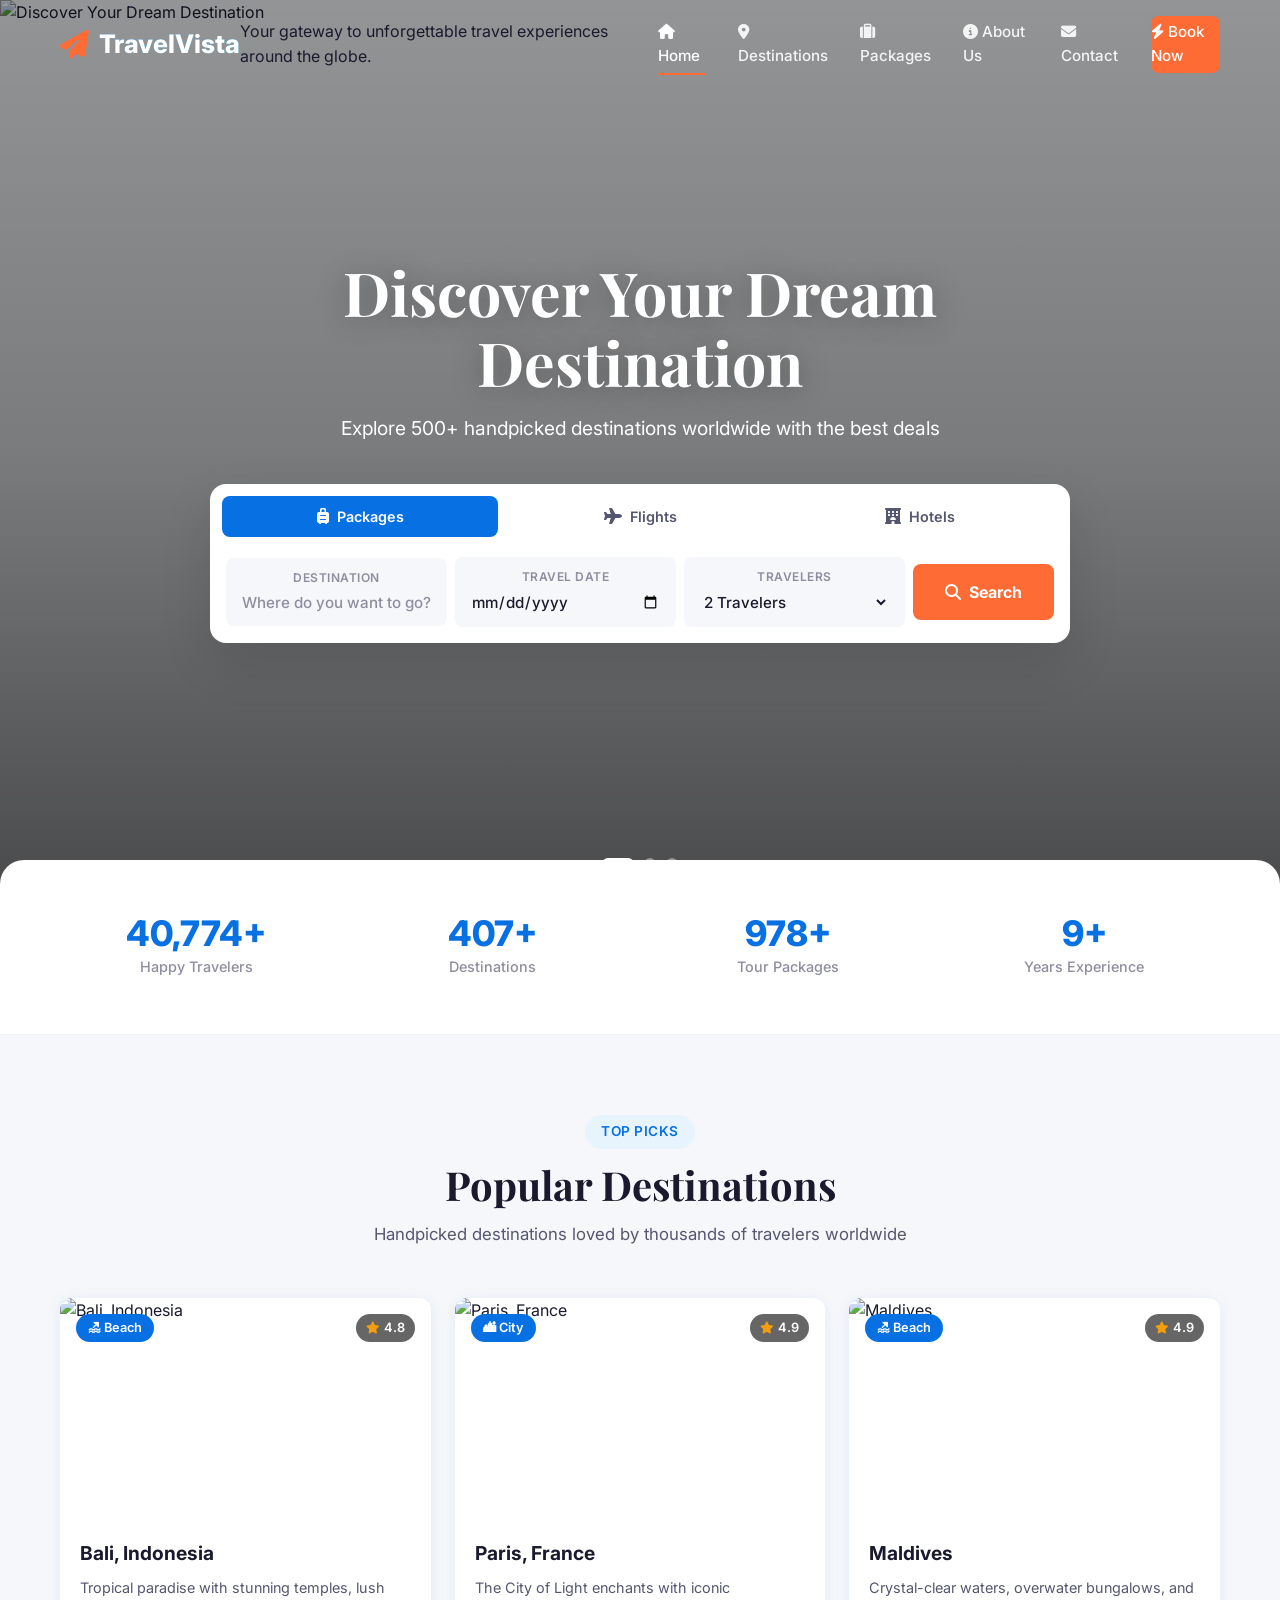
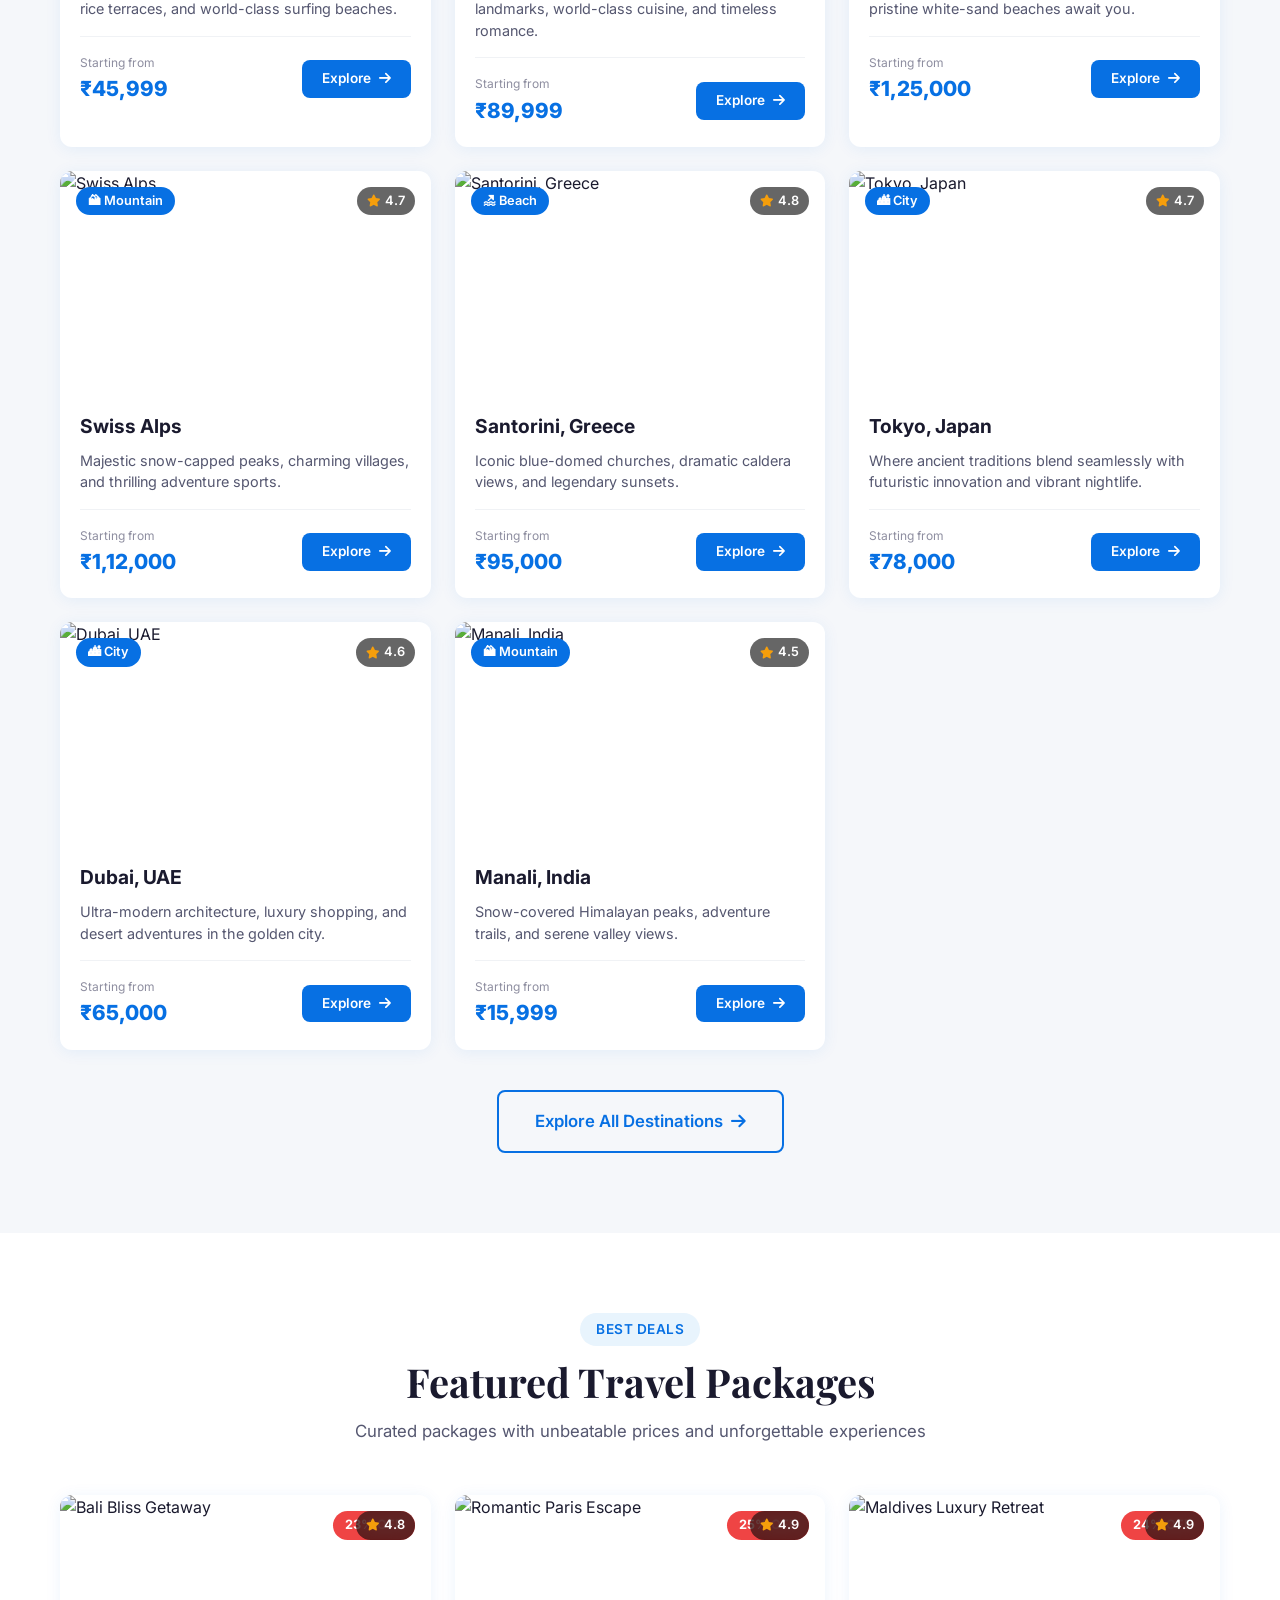
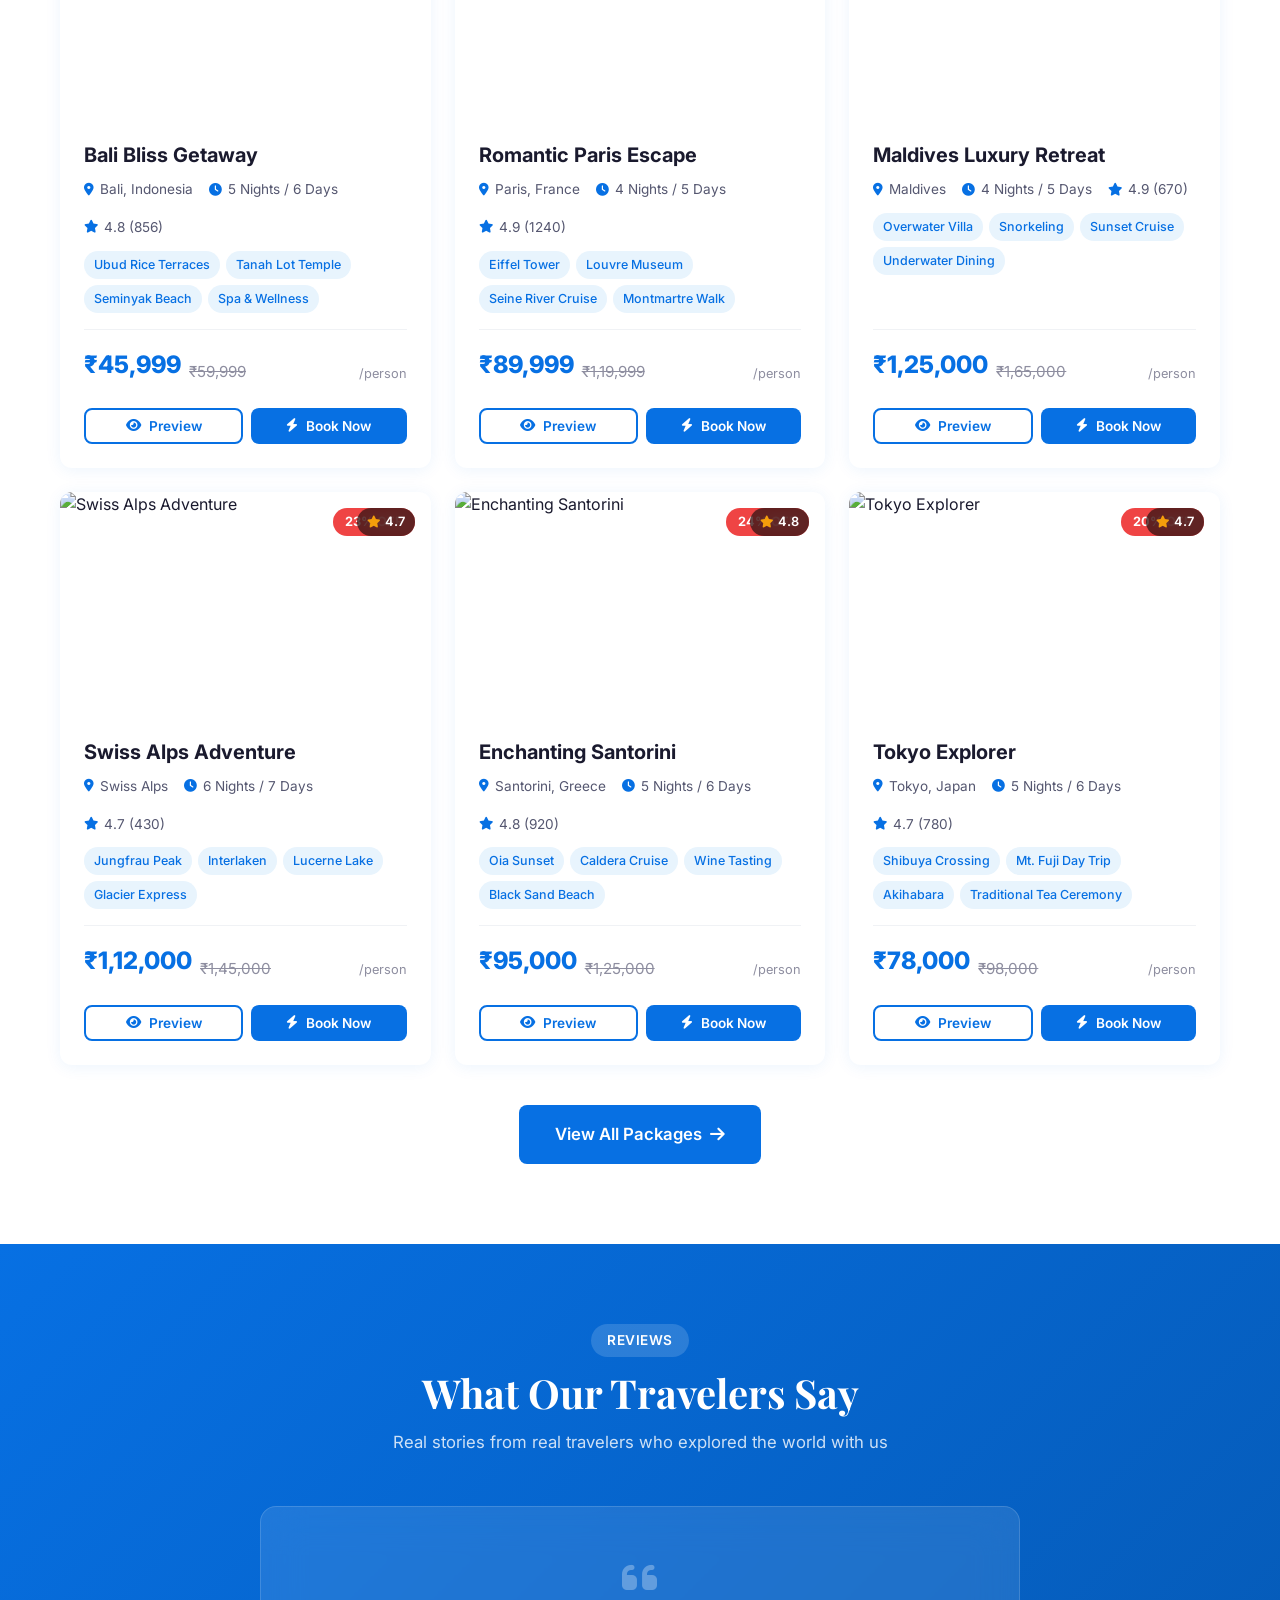
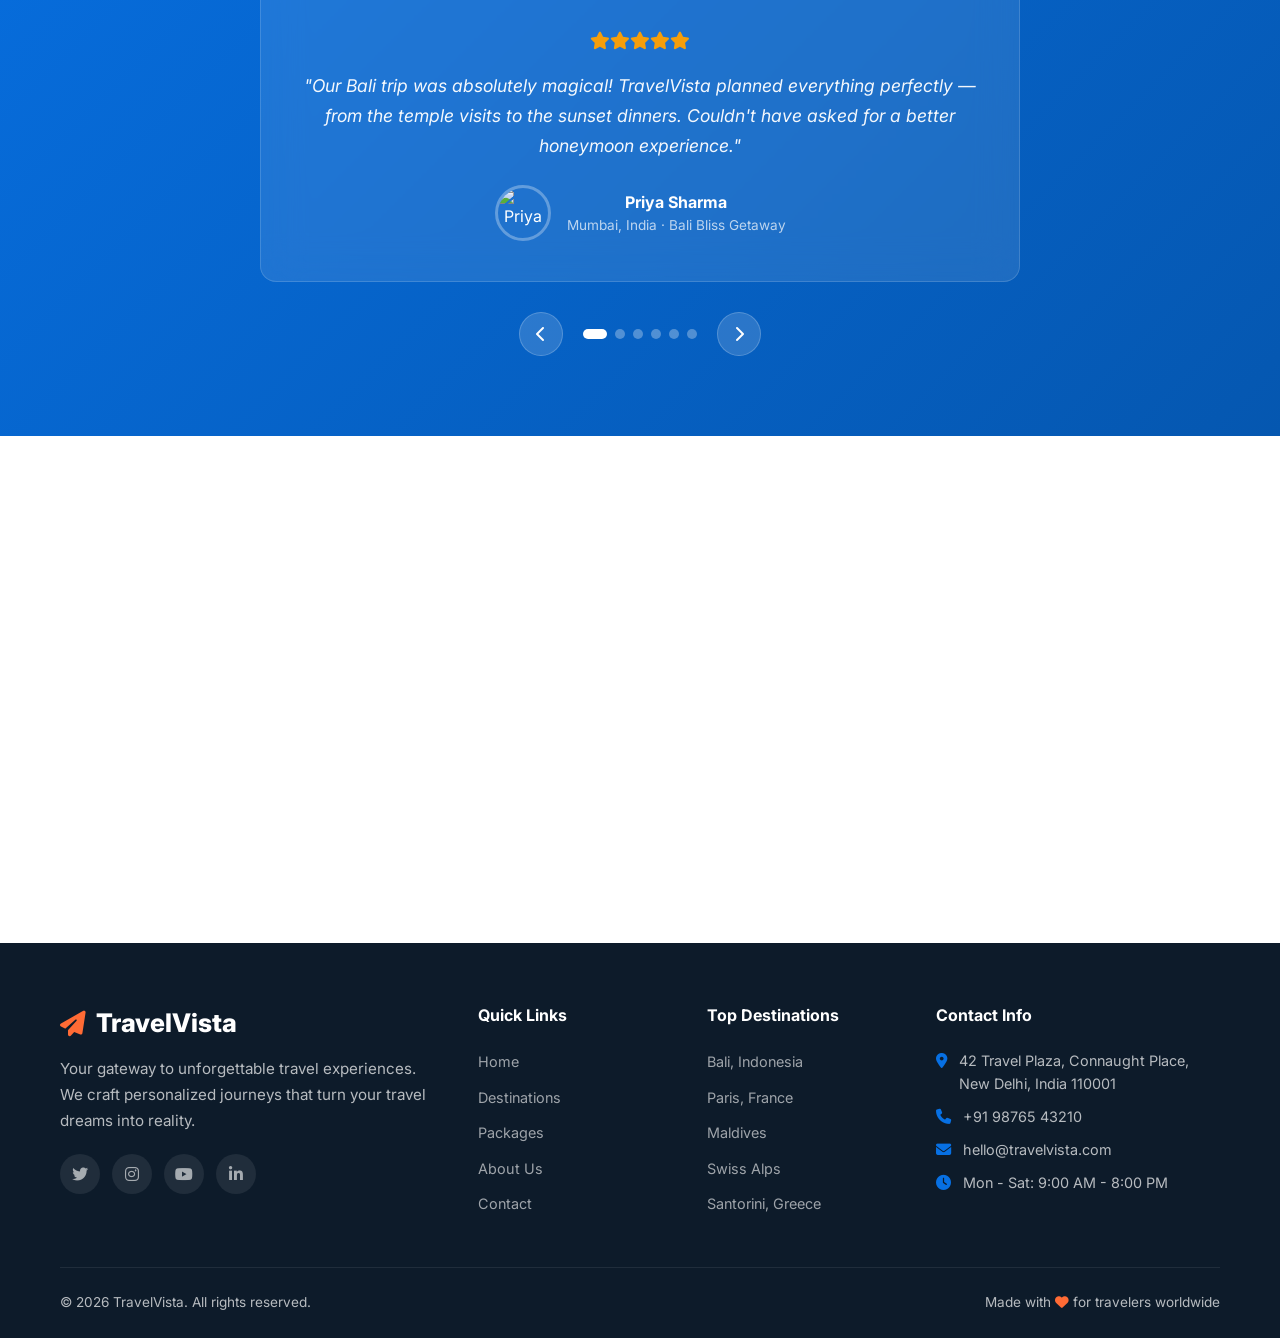
==== index.html @ d42c14e2 "Add files via upload" ====
<!DOCTYPE html>
<html lang="en">
<head>
  <meta charset="UTF-8">
  <meta name="viewport" content="width=device-width, initial-scale=1.0">
  <meta name="description" content="TravelVista - Discover your dream destination with premium travel packages, flights, and hotel bookings worldwide.">
  <title>TravelVista — Explore the World in Style</title>
  <!-- Font Awesome -->
  <link rel="stylesheet" href="https://cdnjs.cloudflare.com/ajax/libs/font-awesome/6.5.1/css/all.min.css">
  <!-- Stylesheets -->
  <link rel="stylesheet" href="css/style.css">
  <link rel="stylesheet" href="css/responsive.css">
  <link rel="icon" href="data:image/svg+xml,<svg xmlns='http://www.w3.org/2000/svg' viewBox='0 0 100 100'><text y='.9em' font-size='90'>✈️</text></svg>">
</head>
<body>

  <!-- ===== NAVBAR ===== -->
  <nav class="navbar" id="navbar">
    <div class="container">
      <a href="index.html" class="nav-logo">
        <i class="fas fa-paper-plane"></i>
        <span>TravelVista</span>
      </a>
      <div class="nav-links" id="navLinks">
        <!-- <span class="mobile-menu-header"><i class="fas fa-paper-plane"></i>TravelVista</span> -->
        <span class="mobile-menu-desc">Your gateway to unforgettable travel experiences around the globe.</span>
        <a href="index.html" class="active"><i class="fas fa-home"></i> Home</a>
        <a href="destinations.html"><i class="fas fa-map-marker-alt"></i> Destinations</a>
        <a href="packages.html"><i class="fas fa-suitcase"></i> Packages</a>
        <a href="about.html"><i class="fas fa-info-circle"></i> About Us</a>
        <a href="contact.html"><i class="fas fa-envelope"></i> Contact</a>
        <a href="packages.html" class="nav-cta"><i class="fas fa-bolt"></i> Book Now</a>
      </div>
      <button class="nav-toggle" id="navToggle" aria-label="Toggle Menu">
        <span></span>
        <span></span>
        <span></span>
      </button>
    </div>
  </nav>
  <div class="mobile-overlay" id="mobileOverlay"></div>

  <!-- ===== HERO SECTION ===== -->
  <section class="hero" id="hero">
    <div class="hero-slider" id="heroSlider">
      <!-- Slides injected by JS -->
    </div>
    <div class="hero-overlay"></div>
    <div class="hero-content">
      <h1 id="heroTitle">Discover Your Dream Destination</h1>
      <p id="heroSubtitle">Explore 500+ handpicked destinations worldwide with the best deals</p>

      <!-- Search Box -->
      <div class="search-box">
        <div class="search-tabs">
          <button class="search-tab active" data-tab="packages">
            <i class="fas fa-suitcase-rolling"></i> Packages
          </button>
          <button class="search-tab" data-tab="flights">
            <i class="fas fa-plane"></i> Flights
          </button>
          <button class="search-tab" data-tab="hotels">
            <i class="fas fa-hotel"></i> Hotels
          </button>
        </div>
        <div class="search-form" id="searchForm">
          <div class="search-field">
            <label>Destination</label>
            <input type="text" placeholder="Where do you want to go?" id="heroSearch">
          </div>
          <div class="search-field">
            <label>Travel Date</label>
            <input type="date" id="heroDate">
          </div>
          <div class="search-field">
            <label>Travelers</label>
            <select id="heroTravelers">
              <option value="1">1 Traveler</option>
              <option value="2" selected>2 Travelers</option>
              <option value="3">3 Travelers</option>
              <option value="4">4 Travelers</option>
              <option value="5">5+ Travelers</option>
            </select>
          </div>
          <button class="search-btn" id="heroSearchBtn">
            <i class="fas fa-search"></i> Search
          </button>
        </div>
      </div>
    </div>
    <div class="hero-dots" id="heroDots"></div>
  </section>

  <!-- ===== STATS BAR ===== -->
  <section class="stats-bar">
    <div class="container">
      <div class="stats-grid">
        <div class="stat-item reveal">
          <div class="stat-number" data-count="50000">0+</div>
          <div class="stat-label">Happy Travelers</div>
        </div>
        <div class="stat-item reveal">
          <div class="stat-number" data-count="500">0+</div>
          <div class="stat-label">Destinations</div>
        </div>
        <div class="stat-item reveal">
          <div class="stat-number" data-count="1200">0+</div>
          <div class="stat-label">Tour Packages</div>
        </div>
        <div class="stat-item reveal">
          <div class="stat-number" data-count="12">0+</div>
          <div class="stat-label">Years Experience</div>
        </div>
      </div>
    </div>
  </section>

  <!-- ===== POPULAR DESTINATIONS ===== -->
  <section class="section" id="popularDestinations">
    <div class="container">
      <div class="section-header reveal">
        <span class="tag">Top Picks</span>
        <h2>Popular Destinations</h2>
        <p>Handpicked destinations loved by thousands of travelers worldwide</p>
      </div>
      <div class="destinations-grid" id="homeDestinationsGrid">
        <!-- Skeleton loaders -->
        <div class="skeleton-card"><div class="skeleton skeleton-image"></div><div class="skeleton-body"><div class="skeleton skeleton-text lg"></div><div class="skeleton skeleton-text"></div><div class="skeleton skeleton-text sm"></div></div></div>
        <div class="skeleton-card"><div class="skeleton skeleton-image"></div><div class="skeleton-body"><div class="skeleton skeleton-text lg"></div><div class="skeleton skeleton-text"></div><div class="skeleton skeleton-text sm"></div></div></div>
        <div class="skeleton-card"><div class="skeleton skeleton-image"></div><div class="skeleton-body"><div class="skeleton skeleton-text lg"></div><div class="skeleton skeleton-text"></div><div class="skeleton skeleton-text sm"></div></div></div>
        <div class="skeleton-card"><div class="skeleton skeleton-image"></div><div class="skeleton-body"><div class="skeleton skeleton-text lg"></div><div class="skeleton skeleton-text"></div><div class="skeleton skeleton-text sm"></div></div></div>
      </div>
      <div style="text-align: center; margin-top: 40px;" class="reveal">
        <a href="destinations.html" class="btn btn-outline btn-lg">
          Explore All Destinations <i class="fas fa-arrow-right"></i>
        </a>
      </div>
    </div>
  </section>

  <!-- ===== FEATURED PACKAGES ===== -->
  <section class="section" style="background: var(--white);" id="featuredPackages">
    <div class="container">
      <div class="section-header reveal">
        <span class="tag">Best Deals</span>
        <h2>Featured Travel Packages</h2>
        <p>Curated packages with unbeatable prices and unforgettable experiences</p>
      </div>
      <div class="packages-grid" id="homePackagesGrid">
        <!-- Skeleton loaders -->
        <div class="skeleton-card"><div class="skeleton skeleton-image"></div><div class="skeleton-body"><div class="skeleton skeleton-text lg"></div><div class="skeleton skeleton-text"></div><div class="skeleton skeleton-text sm"></div><div class="skeleton skeleton-text"></div></div></div>
        <div class="skeleton-card"><div class="skeleton skeleton-image"></div><div class="skeleton-body"><div class="skeleton skeleton-text lg"></div><div class="skeleton skeleton-text"></div><div class="skeleton skeleton-text sm"></div><div class="skeleton skeleton-text"></div></div></div>
        <div class="skeleton-card"><div class="skeleton skeleton-image"></div><div class="skeleton-body"><div class="skeleton skeleton-text lg"></div><div class="skeleton skeleton-text"></div><div class="skeleton skeleton-text sm"></div><div class="skeleton skeleton-text"></div></div></div>
      </div>
      <div style="text-align: center; margin-top: 40px;" class="reveal">
        <a href="packages.html" class="btn btn-primary btn-lg">
          View All Packages <i class="fas fa-arrow-right"></i>
        </a>
      </div>
    </div>
  </section>

  <!-- ===== TESTIMONIALS ===== -->
  <section class="section testimonials-section" id="testimonials">
    <div class="container">
      <div class="section-header reveal">
        <span class="tag">Reviews</span>
        <h2>What Our Travelers Say</h2>
        <p>Real stories from real travelers who explored the world with us</p>
      </div>
      <div class="testimonials-slider reveal" id="testimonialsSlider">
        <div class="testimonials-track" id="testimonialsTrack">
          <!-- Injected by JS -->
        </div>
      </div>
      <div class="testimonial-nav reveal">
        <button id="testimonialPrev"><i class="fas fa-chevron-left"></i></button>
        <div class="testimonial-dots" id="testimonialDots"></div>
        <button id="testimonialNext"><i class="fas fa-chevron-right"></i></button>
      </div>
    </div>
  </section>

  <!-- ===== CTA SECTION ===== -->
  <section class="section cta-section">
    <div class="container">
      <div class="cta-content reveal">
        <h2>Ready for Your Next Adventure?</h2>
        <p>Get exclusive deals and early access to the best travel packages. Start your journey today!</p>
        <div class="cta-buttons">
          <a href="packages.html" class="btn btn-white btn-lg">
            <i class="fas fa-suitcase"></i> Explore Packages
          </a>
          <a href="contact.html" class="btn btn-accent btn-lg">
            <i class="fas fa-phone"></i> Contact Us
          </a>
        </div>
      </div>
    </div>
  </section>

  <!-- ===== FOOTER ===== -->
  <footer class="footer" id="footer">
    <div class="container">
      <div class="footer-grid">
        <div class="footer-brand">
          <h3><i class="fas fa-paper-plane"></i> TravelVista</h3>
          <p>Your gateway to unforgettable travel experiences. We craft personalized journeys that turn your travel dreams into reality.</p>
          <div class="footer-social">
            <!-- <a href="#" aria-label="Facebook"><i class="fab fa-facebook-f"></i></a> -->
            <a href="https://x.com/JyotiKumar93980?t=Ka1VSPHma91QJVRBXYGWHg&s=09" aria-label="Twitter"><i class="fab fa-twitter"></i></a>
            <a href="https://www.instagram.com/x_jyoti_ak?igsh=a3JqNXY1MGZjNmgw" aria-label="Instagram"><i class="fab fa-instagram"></i></a>
            <a href="https://www.youtube.com/watch?v=gOLtP8imceA&t=3s" aria-label="YouTube"><i class="fab fa-youtube"></i></a>
            <a href="https://www.linkedin.com/in/jyoti-ranjan-1b44a3326" aria-label="LinkedIn"><i class="fab fa-linkedin-in"></i></a>
          </div>
        </div>
        <div class="footer-col">
          <h4>Quick Links</h4>
          <ul>
            <li><a href="index.html">Home</a></li>
            <li><a href="destinations.html">Destinations</a></li>
            <li><a href="packages.html">Packages</a></li>
            <li><a href="about.html">About Us</a></li>
            <li><a href="contact.html">Contact</a></li>
          </ul>
        </div>
        <div class="footer-col">
          <h4>Top Destinations</h4>
          <ul>
            <li><a href="destinations.html">Bali, Indonesia</a></li>
            <li><a href="destinations.html">Paris, France</a></li>
            <li><a href="destinations.html">Maldives</a></li>
            <li><a href="destinations.html">Swiss Alps</a></li>
            <li><a href="destinations.html">Santorini, Greece</a></li>
          </ul>
        </div>
        <div class="footer-col">
          <h4>Contact Info</h4>
          <ul class="footer-contact">
            <li><i class="fas fa-map-marker-alt"></i><span>42 Travel Plaza, Connaught Place,<br>New Delhi, India 110001</span></li>
            <li><i class="fas fa-phone"></i><span>+91 98765 43210</span></li>
            <li><i class="fas fa-envelope"></i><span>hello@travelvista.com</span></li>
            <li><i class="fas fa-clock"></i><span>Mon - Sat: 9:00 AM - 8:00 PM</span></li>
          </ul>
        </div>
      </div>
      <div class="footer-bottom">
        <p>&copy; 2026 TravelVista. All rights reserved.</p>
        <p>Made with <i class="fas fa-heart" style="color: var(--accent);"></i> for travelers worldwide</p>
      </div>
    </div>
  </footer>

  <!-- Back to Top -->
  <button class="back-to-top" id="backToTop" aria-label="Back to top">
    <i class="fas fa-chevron-up"></i>
  </button>

  <!-- Booking Modal -->
  <div class="modal-overlay" id="bookingModal">
    <div class="modal">
      <div class="modal-header">
        <h3>Booking Preview</h3>
        <button class="modal-close" id="modalClose"><i class="fas fa-times"></i></button>
      </div>
      <div class="modal-body" id="modalBody">
        <!-- Filled by JS -->
      </div>
      <div class="modal-footer">
        <button class="btn btn-outline" id="modalCancel">Cancel</button>
        <button class="btn btn-primary" id="modalConfirm"><i class="fas fa-check"></i> Confirm Booking</button>
      </div>
    </div>
  </div>

  <!-- Scripts -->
  <script src="js/data.js"></script>
  <script src="js/main.js"></script>
</body>
</html>
---- css/style.css ----
/* ============================================================
   TravelVista - Main Stylesheet
   Premium Travel Agency UI inspired by MakeMyTrip
   ============================================================ */

/* ---------- Google Fonts ---------- */
@import url('https://fonts.googleapis.com/css2?family=Inter:wght@300;400;500;600;700;800;900&family=Playfair+Display:wght@400;500;600;700&display=swap');

/* ---------- CSS Variables ---------- */
:root {
  /* Primary palette */
  --primary: #0770e3;
  --primary-dark: #0557b0;
  --primary-light: #e8f4fd;
  --primary-gradient: linear-gradient(135deg, #0770e3, #00b4d8);

  /* Accent */
  --accent: #ff6b35;
  --accent-dark: #e55a2b;
  --accent-light: #fff3ee;

  /* Neutrals */
  --white: #ffffff;
  --bg: #f5f7fa;
  --bg-card: #ffffff;
  --text-primary: #1a1a2e;
  --text-secondary: #555770;
  --text-muted: #8e8ea0;
  --border: #e2e8f0;
  --border-light: #f0f2f5;

  /* Success / Warning */
  --success: #10b981;
  --warning: #f59e0b;
  --danger: #ef4444;

  /* Shadows */
  --shadow-sm: 0 1px 3px rgba(0, 0, 0, 0.06);
  --shadow-md: 0 4px 12px rgba(0, 0, 0, 0.08);
  --shadow-lg: 0 10px 30px rgba(0, 0, 0, 0.1);
  --shadow-xl: 0 20px 50px rgba(0, 0, 0, 0.12);
  --shadow-card: 0 2px 16px rgba(7, 112, 227, 0.08);
  --shadow-card-hover: 0 8px 30px rgba(7, 112, 227, 0.15);

  /* Typography */
  --font-primary: 'Inter', -apple-system, BlinkMacSystemFont, sans-serif;
  --font-display: 'Playfair Display', Georgia, serif;

  /* Spacing */
  --section-padding: 80px 0;
  --container-width: 1200px;

  /* Borders */
  --radius-sm: 8px;
  --radius-md: 12px;
  --radius-lg: 16px;
  --radius-xl: 24px;
  --radius-full: 50%;

  /* Transitions */
  --transition: all 0.3s cubic-bezier(0.4, 0, 0.2, 1);
  --transition-slow: all 0.5s cubic-bezier(0.4, 0, 0.2, 1);
}

/* ---------- Reset & Base ---------- */
*,
*::before,
*::after {
  margin: 0;
  padding: 0;
  box-sizing: border-box;
}

html {
  scroll-behavior: smooth;
  font-size: 16px;
}

body {
  font-family: var(--font-primary);
  color: var(--text-primary);
  background: var(--bg);
  line-height: 1.6;
  overflow-x: hidden;
  -webkit-font-smoothing: antialiased;
  -moz-osx-font-smoothing: grayscale;
}

a {
  text-decoration: none;
  color: inherit;
  transition: var(--transition);
}

ul, ol {
  list-style: none;
}

img {
  max-width: 100%;
  display: block;
}

button {
  cursor: pointer;
  border: none;
  outline: none;
  font-family: var(--font-primary);
  transition: var(--transition);
}

input, textarea, select {
  font-family: var(--font-primary);
  outline: none;
  border: none;
}

/* ---------- Utility Classes ---------- */
.container {
  width: 100%;
  max-width: var(--container-width);
  margin: 0 auto;
  padding: 0 20px;
}

.section {
  padding: var(--section-padding);
}

.section-header {
  text-align: center;
  margin-bottom: 50px;
}

.section-header .tag {
  display: inline-block;
  background: var(--primary-light);
  color: var(--primary);
  padding: 6px 16px;
  border-radius: 20px;
  font-size: 0.85rem;
  font-weight: 600;
  letter-spacing: 0.5px;
  margin-bottom: 12px;
  text-transform: uppercase;
}

.section-header h2 {
  font-family: var(--font-display);
  font-size: 2.5rem;
  font-weight: 700;
  color: var(--text-primary);
  margin-bottom: 12px;
  line-height: 1.2;
}

.section-header p {
  color: var(--text-secondary);
  font-size: 1.05rem;
  max-width: 600px;
  margin: 0 auto;
}

/* ---------- Buttons ---------- */
.btn {
  display: inline-flex;
  align-items: center;
  justify-content: center;
  gap: 8px;
  padding: 12px 28px;
  border-radius: var(--radius-sm);
  font-size: 0.95rem;
  font-weight: 600;
  transition: var(--transition);
  position: relative;
  overflow: hidden;
}

.btn-primary {
  background: var(--primary);
  color: var(--white);
}

.btn-primary:hover {
  background: var(--primary-dark);
  transform: translateY(-2px);
  box-shadow: 0 6px 20px rgba(7, 112, 227, 0.35);
}

.btn-accent {
  background: var(--accent);
  color: var(--white);
}

.btn-accent:hover {
  background: var(--accent-dark);
  transform: translateY(-2px);
  box-shadow: 0 6px 20px rgba(255, 107, 53, 0.35);
}

.btn-outline {
  background: transparent;
  color: var(--primary);
  border: 2px solid var(--primary);
}

.btn-outline:hover {
  background: var(--primary);
  color: var(--white);
  transform: translateY(-2px);
}

.btn-white {
  background: var(--white);
  color: var(--primary);
}

.btn-white:hover {
  background: var(--primary-light);
  transform: translateY(-2px);
  box-shadow: 0 6px 20px rgba(0, 0, 0, 0.15);
}

.btn-sm {
  padding: 8px 20px;
  font-size: 0.85rem;
}

.btn-lg {
  padding: 16px 36px;
  font-size: 1.05rem;
}

/* ---------- NAVBAR ---------- */
.navbar {
  position: fixed;
  top: 0;
  left: 0;
  width: 100%;
  z-index: 1000;
  transition: var(--transition);
  padding: 16px 0;
}

.navbar.scrolled {
  background: rgba(255, 255, 255, 0.97);
  backdrop-filter: blur(20px);
  box-shadow: var(--shadow-md);
  padding: 10px 0;
}

.navbar .container {
  display: flex;
  align-items: center;
  justify-content: space-between;
}

.nav-logo {
  display: flex;
  align-items: center;
  gap: 10px;
  font-size: 1.6rem;
  font-weight: 800;
  color: var(--white);
  z-index: 1001;
}

.navbar.scrolled .nav-logo {
  color: var(--primary);
}

.nav-logo i {
  font-size: 1.8rem;
  color: var(--accent);
}

.nav-logo span {
  background: var(--primary-gradient);
  -webkit-background-clip: text;
  background-clip: text;
}

.navbar.scrolled .nav-logo span {
  -webkit-text-fill-color: transparent;
}

.nav-links {
  display: flex;
  align-items: center;
  gap: 32px;
}

.nav-links a {
  color: rgba(255, 255, 255, 0.9);
  font-weight: 500;
  font-size: 0.95rem;
  position: relative;
  padding: 4px 0;
}

.navbar.scrolled .nav-links a {
  color: var(--text-secondary);
}

.nav-links a::after {
  content: '';
  position: absolute;
  bottom: -2px;
  left: 0;
  width: 0;
  height: 2px;
  background: var(--accent);
  transition: var(--transition);
  border-radius: 2px;
}

.nav-links a:hover::after,
.nav-links a.active::after {
  width: 100%;
}

.nav-links a:hover,
.nav-links a.active {
  color: var(--white);
}

.navbar.scrolled .nav-links a:hover,
.navbar.scrolled .nav-links a.active {
  color: var(--primary);
}

.nav-cta {
  background: var(--accent) !important;
  color: var(--white) !important;
  padding: 10px 24px;
  border-radius: var(--radius-sm);
  font-weight: 600;
}

.nav-cta::after {
  display: none !important;
}

.nav-cta:hover {
  background: var(--accent-dark) !important;
  transform: translateY(-2px);
  box-shadow: 0 4px 15px rgba(255, 107, 53, 0.4);
}

/* Mobile menu toggle */
.nav-toggle {
  display: none;
  flex-direction: column;
  gap: 5px;
  background: none;
  padding: 8px;
  z-index: 1001;
}

.nav-toggle span {
  width: 26px;
  height: 2.5px;
  background: var(--white);
  border-radius: 2px;
  transition: var(--transition);
}

.navbar.scrolled .nav-toggle span {
  background: var(--text-primary);
}

.nav-toggle.active span:nth-child(1) {
  transform: rotate(45deg) translate(5px, 5px);
}

.nav-toggle.active span:nth-child(2) {
  opacity: 0;
}

.nav-toggle.active span:nth-child(3) {
  transform: rotate(-45deg) translate(5px, -5px);
}

/* Mobile Sidebar Overlay */
.mobile-overlay {
  display: none;
  position: fixed;
  top: 0;
  left: 0;
  width: 100%;
  height: 100%;
  background: rgba(0, 0, 0, 0.5);
  z-index: 999;
  opacity: 0;
  transition: opacity 0.3s ease;
}

.mobile-overlay.active {
  opacity: 1;
}

/* ---------- HERO SECTION ---------- */
.hero {
  position: relative;
  min-height: 100vh;
  display: flex;
  align-items: center;
  justify-content: center;
  overflow: hidden;
}

.hero-slider {
  position: absolute;
  top: 0;
  left: 0;
  width: 100%;
  height: 100%;
}

.hero-slide {
  position: absolute;
  top: 0;
  left: 0;
  width: 100%;
  height: 100%;
  opacity: 0;
  transition: opacity 1.2s ease-in-out;
}

.hero-slide.active {
  opacity: 1;
}

.hero-slide img {
  width: 100%;
  height: 100%;
  object-fit: cover;
}

.hero-overlay {
  position: absolute;
  top: 0;
  left: 0;
  width: 100%;
  height: 100%;
  background: linear-gradient(
    180deg,
    rgba(0, 0, 0, 0.4) 0%,
    rgba(0, 0, 0, 0.5) 50%,
    rgba(0, 0, 0, 0.7) 100%
  );
  z-index: 1;
}

.hero-content {
  position: relative;
  z-index: 2;
  text-align: center;
  color: var(--white);
  padding: 0 20px;
  width: 100%;
  max-width: 900px;
}

.hero-content h1 {
  font-family: var(--font-display);
  font-size: 3.8rem;
  font-weight: 700;
  margin-bottom: 16px;
  line-height: 1.15;
  text-shadow: 0 2px 30px rgba(0, 0, 0, 0.3);
  animation: fadeInUp 1s ease;
}

.hero-content p {
  font-size: 1.2rem;
  margin-bottom: 40px;
  opacity: 0.9;
  animation: fadeInUp 1s ease 0.2s both;
}

/* ---------- Search Box ---------- */
.search-box {
  background: var(--white);
  border-radius: var(--radius-lg);
  padding: 8px;
  box-shadow: var(--shadow-xl);
  animation: fadeInUp 1s ease 0.4s both;
}

.search-tabs {
  display: flex;
  gap: 4px;
  padding: 4px;
  margin-bottom: 8px;
}

.search-tab {
  flex: 1;
  padding: 12px 16px;
  background: transparent;
  color: var(--text-secondary);
  font-weight: 600;
  font-size: 0.9rem;
  border-radius: var(--radius-sm);
  display: flex;
  align-items: center;
  justify-content: center;
  gap: 8px;
  transition: var(--transition);
}

.search-tab:hover {
  background: var(--primary-light);
  color: var(--primary);
}

.search-tab.active {
  background: var(--primary);
  color: var(--white);
}

.search-tab i {
  font-size: 1rem;
}

.search-form {
  display: flex;
  align-items: center;
  gap: 8px;
  padding: 8px;
}

.search-field {
  flex: 1;
  display: flex;
  flex-direction: column;
  gap: 2px;
  padding: 10px 16px;
  border-radius: var(--radius-sm);
  background: var(--bg);
  min-width: 0;
}

.search-field label {
  font-size: 0.75rem;
  font-weight: 600;
  color: var(--text-muted);
  text-transform: uppercase;
  letter-spacing: 0.5px;
}

.search-field input,
.search-field select {
  background: transparent;
  color: var(--text-primary);
  font-size: 0.95rem;
  font-weight: 500;
  padding: 4px 0;
  width: 100%;
}

.search-field input::placeholder {
  color: var(--text-muted);
}

.search-btn {
  padding: 18px 32px;
  background: var(--accent);
  color: var(--white);
  border-radius: var(--radius-sm);
  font-size: 1rem;
  font-weight: 700;
  display: flex;
  align-items: center;
  gap: 8px;
  white-space: nowrap;
}

.search-btn:hover {
  background: var(--accent-dark);
  transform: translateY(-2px);
  box-shadow: 0 6px 20px rgba(255, 107, 53, 0.4);
}

/* Hero Slider Dots */
.hero-dots {
  position: absolute;
  bottom: 30px;
  left: 50%;
  transform: translateX(-50%);
  z-index: 3;
  display: flex;
  gap: 10px;
}

.hero-dot {
  width: 12px;
  height: 12px;
  border-radius: var(--radius-full);
  background: rgba(255, 255, 255, 0.4);
  cursor: pointer;
  transition: var(--transition);
  border: none;
}

.hero-dot.active {
  background: var(--white);
  width: 32px;
  border-radius: 6px;
}

/* ---------- STATS BAR ---------- */
.stats-bar {
  background: var(--white);
  padding: 40px 0;
  border-bottom: 1px solid var(--border-light);
  margin-top: -40px;
  position: relative;
  z-index: 3;
  border-radius: var(--radius-xl) var(--radius-xl) 0 0;
}

.stats-grid {
  display: grid;
  grid-template-columns: repeat(4, 1fr);
  gap: 24px;
  text-align: center;
}

.stat-item {
  padding: 16px;
}

.stat-item .stat-number {
  font-size: 2.2rem;
  font-weight: 800;
  color: var(--primary);
  margin-bottom: 4px;
  line-height: 1;
}

.stat-item .stat-label {
  font-size: 0.9rem;
  color: var(--text-muted);
  font-weight: 500;
}

/* ---------- DESTINATIONS GRID ---------- */
.destinations-grid {
  display: grid;
  grid-template-columns: repeat(auto-fill, minmax(280px, 1fr));
  gap: 24px;
}

.destination-card {
  background: var(--bg-card);
  border-radius: var(--radius-md);
  overflow: hidden;
  box-shadow: var(--shadow-card);
  transition: var(--transition);
  position: relative;
}

.destination-card:hover {
  transform: translateY(-8px);
  box-shadow: var(--shadow-card-hover);
}

.destination-card .card-image {
  position: relative;
  height: 220px;
  overflow: hidden;
}

.destination-card .card-image img {
  width: 100%;
  height: 100%;
  object-fit: cover;
  transition: transform 0.5s ease;
}

.destination-card:hover .card-image img {
  transform: scale(1.1);
}

.card-badge {
  position: absolute;
  top: 16px;
  left: 16px;
  background: var(--primary);
  color: var(--white);
  padding: 4px 12px;
  border-radius: 20px;
  font-size: 0.8rem;
  font-weight: 600;
  z-index: 2;
}

.card-rating {
  position: absolute;
  top: 16px;
  right: 16px;
  background: rgba(0, 0, 0, 0.6);
  backdrop-filter: blur(10px);
  color: var(--white);
  padding: 4px 10px;
  border-radius: 20px;
  font-size: 0.8rem;
  font-weight: 600;
  display: flex;
  align-items: center;
  gap: 4px;
  z-index: 2;
}

.card-rating i {
  color: var(--warning);
  font-size: 0.75rem;
}

.card-body {
  padding: 20px;
}

.card-body h3 {
  font-size: 1.2rem;
  font-weight: 700;
  margin-bottom: 8px;
  color: var(--text-primary);
}

.card-body p {
  color: var(--text-secondary);
  font-size: 0.9rem;
  line-height: 1.5;
  margin-bottom: 16px;
}

.card-footer {
  display: flex;
  align-items: center;
  justify-content: space-between;
  padding-top: 16px;
  border-top: 1px solid var(--border-light);
}

.card-price {
  display: flex;
  flex-direction: column;
}

.card-price .from {
  font-size: 0.75rem;
  color: var(--text-muted);
}

.card-price .amount {
  font-size: 1.3rem;
  font-weight: 800;
  color: var(--primary);
}

/* ---------- PACKAGE CARDS ---------- */
.packages-grid {
  display: grid;
  grid-template-columns: repeat(auto-fill, minmax(350px, 1fr));
  gap: 24px;
}

.package-card {
  background: var(--bg-card);
  border-radius: var(--radius-md);
  overflow: hidden;
  box-shadow: var(--shadow-card);
  transition: var(--transition);
  display: flex;
  flex-direction: column;
}

.package-card:hover {
  transform: translateY(-8px);
  box-shadow: var(--shadow-card-hover);
}

.package-card .card-image {
  position: relative;
  height: 220px;
  overflow: hidden;
}

.package-card .card-image img {
  width: 100%;
  height: 100%;
  object-fit: cover;
  transition: transform 0.5s ease;
}

.package-card:hover .card-image img {
  transform: scale(1.1);
}

.package-card .discount-badge {
  position: absolute;
  top: 16px;
  right: 16px;
  background: var(--danger);
  color: var(--white);
  padding: 4px 12px;
  border-radius: 20px;
  font-size: 0.8rem;
  font-weight: 700;
  z-index: 2;
}

.package-card .card-body {
  padding: 24px;
  flex: 1;
  display: flex;
  flex-direction: column;
}

.package-card .card-body h3 {
  font-size: 1.25rem;
  font-weight: 700;
  margin-bottom: 8px;
}

.package-meta {
  display: flex;
  align-items: center;
  gap: 16px;
  margin-bottom: 12px;
  flex-wrap: wrap;
}

.package-meta span {
  display: flex;
  align-items: center;
  gap: 6px;
  font-size: 0.85rem;
  color: var(--text-secondary);
}

.package-meta span i {
  color: var(--primary);
  font-size: 0.8rem;
}

.package-highlights {
  display: flex;
  flex-wrap: wrap;
  gap: 6px;
  margin-bottom: 16px;
}

.package-highlights span {
  background: var(--primary-light);
  color: var(--primary);
  padding: 4px 10px;
  border-radius: 20px;
  font-size: 0.78rem;
  font-weight: 500;
}

.package-pricing {
  display: flex;
  align-items: flex-end;
  gap: 8px;
  margin-top: auto;
  padding-top: 16px;
  border-top: 1px solid var(--border-light);
}

.package-pricing .current-price {
  font-size: 1.5rem;
  font-weight: 800;
  color: var(--primary);
}

.package-pricing .original-price {
  font-size: 0.95rem;
  color: var(--text-muted);
  text-decoration: line-through;
}

.package-pricing .per-person {
  font-size: 0.8rem;
  color: var(--text-muted);
  margin-left: auto;
}

.package-card .card-actions {
  display: flex;
  gap: 8px;
  padding: 0 24px 24px;
}

.package-card .card-actions .btn {
  flex: 1;
}

/* ---------- TESTIMONIALS ---------- */
.testimonials-section {
  background: linear-gradient(135deg, #0770e3 0%, #0557b0 100%);
  position: relative;
  overflow: hidden;
}

.testimonials-section .section-header .tag {
  background: rgba(255, 255, 255, 0.15);
  color: var(--white);
}

.testimonials-section .section-header h2 {
  color: var(--white);
}

.testimonials-section .section-header p {
  color: rgba(255, 255, 255, 0.8);
}

.testimonials-slider {
  position: relative;
  max-width: 800px;
  margin: 0 auto;
  overflow: hidden;
}

.testimonials-track {
  display: flex;
  transition: transform 0.5s ease;
}

.testimonial-card {
  min-width: 100%;
  padding: 0 20px;
}

.testimonial-content {
  background: rgba(255, 255, 255, 0.1);
  backdrop-filter: blur(20px);
  border: 1px solid rgba(255, 255, 255, 0.15);
  border-radius: var(--radius-lg);
  padding: 40px;
  text-align: center;
  color: var(--white);
}

.testimonial-content .quote-icon {
  font-size: 2.5rem;
  color: rgba(255, 255, 255, 0.3);
  margin-bottom: 16px;
}

.testimonial-content .stars {
  color: var(--warning);
  margin-bottom: 16px;
  font-size: 1.1rem;
}

.testimonial-content .text {
  font-size: 1.1rem;
  line-height: 1.7;
  margin-bottom: 24px;
  font-style: italic;
  opacity: 0.95;
}

.testimonial-author {
  display: flex;
  align-items: center;
  justify-content: center;
  gap: 16px;
}

.testimonial-author img {
  width: 56px;
  height: 56px;
  border-radius: var(--radius-full);
  object-fit: cover;
  border: 3px solid rgba(255, 255, 255, 0.3);
}

.testimonial-author .author-info h4 {
  font-size: 1rem;
  font-weight: 700;
}

.testimonial-author .author-info p {
  font-size: 0.85rem;
  opacity: 0.7;
}

.testimonial-nav {
  display: flex;
  align-items: center;
  justify-content: center;
  gap: 20px;
  margin-top: 30px;
}

.testimonial-nav button {
  width: 44px;
  height: 44px;
  border-radius: var(--radius-full);
  background: rgba(255, 255, 255, 0.15);
  color: var(--white);
  display: flex;
  align-items: center;
  justify-content: center;
  font-size: 1rem;
  transition: var(--transition);
  border: 1px solid rgba(255, 255, 255, 0.2);
}

.testimonial-nav button:hover {
  background: rgba(255, 255, 255, 0.25);
}

.testimonial-dots {
  display: flex;
  gap: 8px;
}

.testimonial-dots .dot {
  width: 10px;
  height: 10px;
  border-radius: var(--radius-full);
  background: rgba(255, 255, 255, 0.3);
  border: none;
  cursor: pointer;
  transition: var(--transition);
}

.testimonial-dots .dot.active {
  background: var(--white);
  width: 24px;
  border-radius: 5px;
}

/* ---------- CTA Section ---------- */
.cta-section {
  background: var(--white);
  text-align: center;
}

.cta-content {
  background: var(--primary-gradient);
  border-radius: var(--radius-xl);
  padding: 60px 40px;
  position: relative;
  overflow: hidden;
}

.cta-content::before {
  content: '';
  position: absolute;
  top: -50%;
  right: -20%;
  width: 400px;
  height: 400px;
  background: rgba(255, 255, 255, 0.05);
  border-radius: var(--radius-full);
}

.cta-content::after {
  content: '';
  position: absolute;
  bottom: -30%;
  left: -10%;
  width: 300px;
  height: 300px;
  background: rgba(255, 255, 255, 0.05);
  border-radius: var(--radius-full);
}

.cta-content h2 {
  font-family: var(--font-display);
  font-size: 2.5rem;
  color: var(--white);
  margin-bottom: 16px;
  position: relative;
  z-index: 1;
}

.cta-content p {
  color: rgba(255, 255, 255, 0.9);
  font-size: 1.1rem;
  margin-bottom: 32px;
  max-width: 500px;
  margin-left: auto;
  margin-right: auto;
  position: relative;
  z-index: 1;
}

.cta-buttons {
  display: flex;
  gap: 16px;
  justify-content: center;
  position: relative;
  z-index: 1;
}

/* ---------- FOOTER ---------- */
.footer {
  background: #0d1b2a;
  color: rgba(255, 255, 255, 0.7);
  padding: 60px 0 0;
}

.footer-grid {
  display: grid;
  grid-template-columns: 2fr 1fr 1fr 1.5fr;
  gap: 40px;
  padding-bottom: 40px;
  border-bottom: 1px solid rgba(255, 255, 255, 0.08);
}

.footer-brand h3 {
  font-size: 1.6rem;
  font-weight: 800;
  color: var(--white);
  margin-bottom: 12px;
  display: flex;
  align-items: center;
  gap: 10px;
}

.footer-brand h3 i {
  color: var(--accent);
}

.footer-brand p {
  font-size: 0.95rem;
  line-height: 1.7;
  margin-bottom: 20px;
}

.footer-social {
  display: flex;
  gap: 12px;
}

.footer-social a {
  width: 40px;
  height: 40px;
  border-radius: var(--radius-full);
  background: rgba(255, 255, 255, 0.08);
  display: flex;
  align-items: center;
  justify-content: center;
  color: rgba(255, 255, 255, 0.6);
  font-size: 1rem;
  transition: var(--transition);
}

.footer-social a:hover {
  background: var(--primary);
  color: var(--white);
  transform: translateY(-3px);
}

.footer-col h4 {
  color: var(--white);
  font-size: 1rem;
  font-weight: 700;
  margin-bottom: 20px;
}

.footer-col ul li {
  margin-bottom: 10px;
}

.footer-col ul li a {
  color: rgba(255, 255, 255, 0.6);
  font-size: 0.9rem;
  transition: var(--transition);
}

.footer-col ul li a:hover {
  color: var(--accent);
  padding-left: 6px;
}

.footer-contact li {
  display: flex;
  align-items: flex-start;
  gap: 12px;
  margin-bottom: 14px;
}

.footer-contact li i {
  color: var(--primary);
  margin-top: 4px;
  font-size: 0.95rem;
}

.footer-contact li span {
  font-size: 0.9rem;
}

.footer-bottom {
  display: flex;
  align-items: center;
  justify-content: space-between;
  padding: 24px 0;
  font-size: 0.85rem;
}

.footer-bottom a {
  color: var(--accent);
}

/* ---------- PAGE BANNER ---------- */
.page-banner {
  position: relative;
  height: 50vh;
  min-height: 350px;
  display: flex;
  align-items: center;
  justify-content: center;
  overflow: hidden;
}

.page-banner img {
  position: absolute;
  top: 0;
  left: 0;
  width: 100%;
  height: 100%;
  object-fit: cover;
}

.page-banner .banner-overlay {
  position: absolute;
  top: 0;
  left: 0;
  width: 100%;
  height: 100%;
  background: linear-gradient(135deg, rgba(7, 112, 227, 0.85), rgba(0, 180, 216, 0.75));
}

.page-banner .banner-content {
  position: relative;
  z-index: 2;
  text-align: center;
  color: var(--white);
}

.page-banner .banner-content h1 {
  font-family: var(--font-display);
  font-size: 3rem;
  font-weight: 700;
  margin-bottom: 12px;
}

.page-banner .breadcrumb {
  display: flex;
  align-items: center;
  justify-content: center;
  gap: 8px;
  font-size: 0.95rem;
  opacity: 0.9;
}

.page-banner .breadcrumb a:hover {
  text-decoration: underline;
}

/* ---------- FILTERS BAR ---------- */
.filters-bar {
  background: var(--white);
  padding: 24px 0;
  box-shadow: var(--shadow-sm);
  position: sticky;
  top: 68px;
  z-index: 50;
}

.filters-wrapper {
  display: flex;
  align-items: center;
  gap: 16px;
  flex-wrap: wrap;
}

.filter-search {
  flex: 1;
  min-width: 250px;
  position: relative;
}

.filter-search input {
  width: 100%;
  padding: 12px 16px 12px 44px;
  border: 2px solid var(--border);
  border-radius: var(--radius-sm);
  font-size: 0.95rem;
  background: var(--bg);
  transition: var(--transition);
}

.filter-search input:focus {
  border-color: var(--primary);
  background: var(--white);
  box-shadow: 0 0 0 3px rgba(7, 112, 227, 0.1);
}

.filter-search i {
  position: absolute;
  left: 16px;
  top: 50%;
  transform: translateY(-50%);
  color: var(--text-muted);
}

.filter-select {
  padding: 12px 16px;
  border: 2px solid var(--border);
  border-radius: var(--radius-sm);
  font-size: 0.9rem;
  background: var(--bg);
  color: var(--text-primary);
  cursor: pointer;
  min-width: 150px;
  transition: var(--transition);
  appearance: auto;
}

.filter-select:focus {
  border-color: var(--primary);
  box-shadow: 0 0 0 3px rgba(7, 112, 227, 0.1);
}

.filter-tag {
  padding: 10px 20px;
  border: 2px solid var(--border);
  border-radius: 24px;
  background: var(--white);
  font-size: 0.85rem;
  font-weight: 500;
  color: var(--text-secondary);
  cursor: pointer;
  transition: var(--transition);
}

.filter-tag:hover,
.filter-tag.active {
  border-color: var(--primary);
  background: var(--primary-light);
  color: var(--primary);
}

.results-count {
  font-size: 0.9rem;
  color: var(--text-muted);
  margin: 20px 0;
}

.results-count strong {
  color: var(--text-primary);
}

/* ---------- ABOUT PAGE ---------- */
.about-intro {
  display: grid;
  grid-template-columns: 1fr 1fr;
  gap: 60px;
  align-items: center;
}

.about-intro .about-image {
  border-radius: var(--radius-lg);
  overflow: hidden;
  height: 400px;
}

.about-intro .about-image img {
  width: 100%;
  height: 100%;
  object-fit: cover;
}

.about-text h2 {
  font-family: var(--font-display);
  font-size: 2.2rem;
  margin-bottom: 16px;
}

.about-text p {
  color: var(--text-secondary);
  line-height: 1.8;
  margin-bottom: 16px;
}

.vision-mission {
  display: grid;
  grid-template-columns: 1fr 1fr;
  gap: 30px;
}

.vm-card {
  background: var(--white);
  border-radius: var(--radius-md);
  padding: 40px;
  box-shadow: var(--shadow-card);
  text-align: center;
  transition: var(--transition);
}

.vm-card:hover {
  transform: translateY(-5px);
  box-shadow: var(--shadow-card-hover);
}

.vm-card .icon {
  width: 70px;
  height: 70px;
  border-radius: var(--radius-full);
  background: var(--primary-light);
  color: var(--primary);
  display: flex;
  align-items: center;
  justify-content: center;
  font-size: 1.8rem;
  margin: 0 auto 20px;
}

.vm-card h3 {
  font-size: 1.3rem;
  margin-bottom: 12px;
}

.vm-card p {
  color: var(--text-secondary);
  font-size: 0.95rem;
  line-height: 1.7;
}

.team-grid {
  display: grid;
  grid-template-columns: repeat(auto-fill, minmax(250px, 1fr));
  gap: 30px;
}

.team-card {
  background: var(--white);
  border-radius: var(--radius-md);
  overflow: hidden;
  box-shadow: var(--shadow-card);
  text-align: center;
  transition: var(--transition);
}

.team-card:hover {
  transform: translateY(-8px);
  box-shadow: var(--shadow-card-hover);
}

.team-card .team-image {
  height: 280px;
  overflow: hidden;
}

.team-card .team-image img {
  width: 100%;
  height: 100%;
  object-fit: cover;
  transition: transform 0.5s ease;
}

.team-card:hover .team-image img {
  transform: scale(1.05);
}

.team-card .team-info {
  padding: 24px;
}

.team-card .team-info h3 {
  font-size: 1.15rem;
  font-weight: 700;
  margin-bottom: 4px;
}

.team-card .team-info .role {
  color: var(--primary);
  font-size: 0.85rem;
  font-weight: 600;
  margin-bottom: 10px;
}

.team-card .team-info p {
  color: var(--text-secondary);
  font-size: 0.88rem;
  line-height: 1.6;
}

/* ---------- CONTACT PAGE ---------- */
.contact-grid {
  display: grid;
  grid-template-columns: 1fr 1fr;
  gap: 50px;
}

.contact-info-cards {
  display: grid;
  grid-template-columns: 1fr 1fr;
  gap: 20px;
  margin-bottom: 30px;
}

.contact-info-card {
  background: var(--white);
  border-radius: var(--radius-md);
  padding: 24px;
  box-shadow: var(--shadow-card);
  text-align: center;
  transition: var(--transition);
}

.contact-info-card:hover {
  transform: translateY(-5px);
  box-shadow: var(--shadow-card-hover);
}

.contact-info-card .icon {
  width: 50px;
  height: 50px;
  border-radius: var(--radius-full);
  background: var(--primary-light);
  color: var(--primary);
  display: flex;
  align-items: center;
  justify-content: center;
  font-size: 1.2rem;
  margin: 0 auto 12px;
}

.contact-info-card h4 {
  font-size: 0.95rem;
  margin-bottom: 6px;
}

.contact-info-card p {
  color: var(--text-secondary);
  font-size: 0.85rem;
}

.contact-form-card {
  background: var(--white);
  border-radius: var(--radius-lg);
  padding: 40px;
  box-shadow: var(--shadow-lg);
}

.contact-form-card h3 {
  font-size: 1.5rem;
  font-weight: 700;
  margin-bottom: 8px;
}

.contact-form-card > p {
  color: var(--text-secondary);
  margin-bottom: 24px;
}

.form-group {
  margin-bottom: 20px;
}

.form-group label {
  display: block;
  font-size: 0.85rem;
  font-weight: 600;
  color: var(--text-primary);
  margin-bottom: 6px;
}

.form-group input,
.form-group textarea {
  width: 100%;
  padding: 14px 16px;
  border: 2px solid var(--border);
  border-radius: var(--radius-sm);
  font-size: 0.95rem;
  background: var(--bg);
  transition: var(--transition);
}

.form-group input:focus,
.form-group textarea:focus {
  border-color: var(--primary);
  background: var(--white);
  box-shadow: 0 0 0 3px rgba(7, 112, 227, 0.1);
}

.form-group textarea {
  min-height: 140px;
  resize: vertical;
}

.form-group .error-msg {
  font-size: 0.8rem;
  color: var(--danger);
  margin-top: 4px;
  display: none;
}

.form-group.has-error input,
.form-group.has-error textarea {
  border-color: var(--danger);
}

.form-group.has-error .error-msg {
  display: block;
}

.form-success {
  display: none;
  background: #ecfdf5;
  border: 1px solid #a7f3d0;
  border-radius: var(--radius-sm);
  padding: 20px;
  text-align: center;
  color: #065f46;
}

.form-success i {
  font-size: 2rem;
  color: var(--success);
  margin-bottom: 8px;
  display: block;
}

.form-success h4 {
  font-size: 1.1rem;
  margin-bottom: 4px;
}

.map-container {
  border-radius: var(--radius-lg);
  overflow: hidden;
  height: 300px;
  box-shadow: var(--shadow-md);
}

.map-container iframe {
  width: 100%;
  height: 100%;
  border: 0;
}

/* ---------- BOOKING MODAL ---------- */
.modal-overlay {
  display: none;
  position: fixed;
  top: 0;
  left: 0;
  width: 100%;
  height: 100%;
  background: rgba(0, 0, 0, 0.6);
  backdrop-filter: blur(8px);
  z-index: 10000;
  align-items: center;
  justify-content: center;
  padding: 20px;
}

.modal-overlay.active {
  display: flex;
}

.modal {
  background: var(--white);
  border-radius: var(--radius-lg);
  max-width: 520px;
  width: 100%;
  max-height: 90vh;
  overflow-y: auto;
  animation: modalIn 0.3s ease;
}

.modal-header {
  display: flex;
  align-items: center;
  justify-content: space-between;
  padding: 24px 28px;
  border-bottom: 1px solid var(--border-light);
}

.modal-header h3 {
  font-size: 1.2rem;
  font-weight: 700;
}

.modal-close {
  width: 36px;
  height: 36px;
  border-radius: var(--radius-full);
  background: var(--bg);
  display: flex;
  align-items: center;
  justify-content: center;
  font-size: 1.1rem;
  color: var(--text-secondary);
}

.modal-close:hover {
  background: var(--danger);
  color: var(--white);
}

.modal-body {
  padding: 28px;
}

.booking-summary {
  display: flex;
  gap: 16px;
  margin-bottom: 24px;
  padding-bottom: 24px;
  border-bottom: 1px solid var(--border-light);
}

.booking-summary img {
  width: 120px;
  height: 80px;
  border-radius: var(--radius-sm);
  object-fit: cover;
}

.booking-summary .summary-info h4 {
  font-size: 1rem;
  margin-bottom: 4px;
}

.booking-summary .summary-info p {
  font-size: 0.85rem;
  color: var(--text-secondary);
}

.booking-summary .summary-info .price {
  font-size: 1.2rem;
  font-weight: 800;
  color: var(--primary);
  margin-top: 4px;
}

.modal-body .form-row {
  display: grid;
  grid-template-columns: 1fr 1fr;
  gap: 16px;
}

.modal-footer {
  padding: 0 28px 28px;
  display: flex;
  gap: 12px;
}

.modal-footer .btn {
  flex: 1;
}

/* ---------- LOADING SKELETON ---------- */
.skeleton {
  background: linear-gradient(90deg, #f0f0f0 25%, #e0e0e0 50%, #f0f0f0 75%);
  background-size: 200% 100%;
  animation: shimmer 1.5s infinite;
  border-radius: var(--radius-sm);
}

.skeleton-card {
  background: var(--white);
  border-radius: var(--radius-md);
  overflow: hidden;
  box-shadow: var(--shadow-card);
}

.skeleton-image {
  height: 220px;
}

.skeleton-text {
  height: 14px;
  margin-bottom: 8px;
}

.skeleton-text.sm {
  width: 60%;
}

.skeleton-text.lg {
  height: 20px;
  width: 80%;
}

.skeleton-body {
  padding: 20px;
}

/* ---------- ANIMATIONS ---------- */
@keyframes fadeInUp {
  from {
    opacity: 0;
    transform: translateY(30px);
  }
  to {
    opacity: 1;
    transform: translateY(0);
  }
}

@keyframes fadeIn {
  from { opacity: 0; }
  to { opacity: 1; }
}

@keyframes modalIn {
  from {
    opacity: 0;
    transform: scale(0.9) translateY(20px);
  }
  to {
    opacity: 1;
    transform: scale(1) translateY(0);
  }
}

@keyframes shimmer {
  0% { background-position: -200% 0; }
  100% { background-position: 200% 0; }
}

@keyframes slideInLeft {
  from {
    opacity: 0;
    transform: translateX(-30px);
  }
  to {
    opacity: 1;
    transform: translateX(0);
  }
}

/* Scroll reveal */
.reveal {
  opacity: 0;
  transform: translateY(30px);
  transition: all 0.8s cubic-bezier(0.4, 0, 0.2, 1);
}

.reveal.revealed {
  opacity: 1;
  transform: translateY(0);
}

/* ---------- NO RESULTS ---------- */
.no-results {
  text-align: center;
  padding: 60px 20px;
  color: var(--text-muted);
}

.no-results i {
  font-size: 3rem;
  margin-bottom: 16px;
  color: var(--border);
}

.no-results h3 {
  font-size: 1.3rem;
  color: var(--text-primary);
  margin-bottom: 8px;
}

.no-results p {
  font-size: 0.95rem;
}

/* ---------- BACK TO TOP ---------- */
.back-to-top {
  position: fixed;
  bottom: 30px;
  right: 30px;
  width: 48px;
  height: 48px;
  border-radius: var(--radius-full);
  background: var(--primary);
  color: var(--white);
  display: flex;
  align-items: center;
  justify-content: center;
  font-size: 1.2rem;
  box-shadow: var(--shadow-lg);
  z-index: 999;
  opacity: 0;
  visibility: hidden;
  transform: translateY(20px);
  transition: var(--transition);
}

.back-to-top.visible {
  opacity: 1;
  visibility: visible;
  transform: translateY(0);
}

.back-to-top:hover {
  background: var(--primary-dark);
  transform: translateY(-3px);
}
---- css/responsive.css ----
/* ============================================================
   TravelVista - Responsive Styles
   Mobile-first breakpoints for all screen sizes
   ============================================================ */

/* ---------- Tablet (max-width: 1024px) ---------- */
@media (max-width: 1024px) {
  .hero-content h1 {
    font-size: 2.8rem;
  }

  .search-form {
    flex-wrap: wrap;
  }

  .search-field {
    flex: 1 1 45%;
  }

  .search-btn {
    flex: 1 1 100%;
    justify-content: center;
  }

  .stats-grid {
    grid-template-columns: repeat(2, 1fr);
  }

  .footer-grid {
    grid-template-columns: 1fr 1fr;
    gap: 30px;
  }

  .about-intro {
    grid-template-columns: 1fr;
    gap: 30px;
  }

  .contact-grid {
    grid-template-columns: 1fr;
  }

  .packages-grid {
    grid-template-columns: repeat(auto-fill, minmax(300px, 1fr));
  }

  .section-header h2 {
    font-size: 2rem;
  }

  .page-banner .banner-content h1 {
    font-size: 2.4rem;
  }
}

/* ---------- Mobile Large (max-width: 768px) ---------- */
@media (max-width: 768px) {
  :root {
    --section-padding: 50px 0;
  }

  /* Mobile Navbar */
  .nav-toggle {
    display: flex;
  }

  .nav-links {
    position: fixed;
    top: 0;
    left: 0;
    width: 75%;
    max-width: 320px;
    height: 100vh;
    background: linear-gradient(180deg, #0d1b2a 0%, #1a2d4a 100%);
    flex-direction: column;
    align-items: flex-start;
    justify-content: flex-start;
    padding: 100px 32px 40px;
    gap: 0;
    transform: translateX(-100%);
    transition: transform 0.4s cubic-bezier(0.4, 0, 0.2, 1);
    z-index: 1000;
    overflow-y: auto;
    box-shadow: 4px 0 30px rgba(0, 0, 0, 0.3);
  }

  .nav-links.active {
    transform: translateX(0);
  }

  .nav-links a {
    color: rgba(255, 255, 255, 0.85) !important;
    font-size: 1.05rem;
    padding: 14px 0;
    width: 100%;
    border-bottom: 1px solid rgba(255, 255, 255, 0.06);
    display: flex;
    align-items: center;
    gap: 12px;
  }

  .nav-links a:hover,
  .nav-links a.active {
    color: var(--accent) !important;
  }

  .nav-links a::after {
    display: none;
  }

  .nav-links .mobile-menu-header {
    display: block;
    position: absolute;
    top: 24px;
    left: 32px;
    font-size: 1.4rem;
    font-weight: 800;
    color: var(--white);
  }

  .nav-links .mobile-menu-header i {
    color: var(--accent);
    margin-right: 8px;
  }

  .nav-links .mobile-menu-desc {
    display: block;
    color: rgba(255, 255, 255, 0.5);
    font-size: 0.82rem;
    margin-top: -8px;
    padding-bottom: 20px;
    border-bottom: 1px solid rgba(255, 255, 255, 0.08);
    margin-bottom: 10px;
    line-height: 1.5;
  }

  .nav-cta {
    margin-top: 16px;
    text-align: center;
    justify-content: center;
    width: 100%;
    border-bottom: none !important;
  }

  .mobile-overlay {
    display: block;
    pointer-events: none;
    opacity: 0;
  }

  .mobile-overlay.active {
    pointer-events: all;
    opacity: 1;
  }

  /* Hero */
  .hero {
    min-height: 100vh;
  }

  .hero-content h1 {
    font-size: 2.2rem;
  }

  .hero-content p {
    font-size: 1rem;
  }

  .search-tabs {
    display: grid;
    grid-template-columns: repeat(3, 1fr);
  }

  .search-tab {
    padding: 10px 8px;
    font-size: 0.82rem;
  }

  .search-field {
    flex: 1 1 100%;
  }

  /* Stats */
  .stats-bar {
    margin-top: -20px;
  }

  .stats-grid {
    grid-template-columns: repeat(2, 1fr);
    gap: 16px;
  }

  .stat-item .stat-number {
    font-size: 1.7rem;
  }

  /* Cards */
  .destinations-grid {
    grid-template-columns: repeat(auto-fill, minmax(250px, 1fr));
    gap: 16px;
  }

  .packages-grid {
    grid-template-columns: 1fr;
    gap: 20px;
  }

  /* Filters */
  .filters-wrapper {
    flex-direction: column;
    align-items: stretch;
  }

  .filter-search {
    min-width: 100%;
  }

  .filter-tags {
    display: flex;
    overflow-x: auto;
    gap: 8px;
    padding-bottom: 8px;
    -webkit-overflow-scrolling: touch;
  }

  .filter-tag {
    white-space: nowrap;
    flex-shrink: 0;
  }

  .filter-row {
    display: flex;
    gap: 12px;
    width: 100%;
  }

  .filter-row .filter-select {
    flex: 1;
    min-width: unset;
  }

  /* About */
  .about-intro .about-image {
    height: 280px;
  }

  .vision-mission {
    grid-template-columns: 1fr;
  }

  .team-grid {
    grid-template-columns: repeat(auto-fill, minmax(220px, 1fr));
  }

  /* Contact */
  .contact-info-cards {
    grid-template-columns: 1fr;
  }

  .contact-form-card {
    padding: 28px;
  }

  .modal-body .form-row {
    grid-template-columns: 1fr;
  }

  /* Section headers */
  .section-header h2 {
    font-size: 1.8rem;
  }

  .section-header p {
    font-size: 0.95rem;
  }

  /* Page banner */
  .page-banner {
    height: 40vh;
    min-height: 280px;
  }

  .page-banner .banner-content h1 {
    font-size: 2rem;
  }

  /* Footer */
  .footer-grid {
    grid-template-columns: 1fr;
    gap: 30px;
  }

  .footer-bottom {
    flex-direction: column;
    gap: 8px;
    text-align: center;
  }

  /* CTA */
  .cta-content {
    padding: 40px 24px;
  }

  .cta-content h2 {
    font-size: 1.8rem;
  }

  .cta-buttons {
    flex-direction: column;
    align-items: center;
  }

  .cta-buttons .btn {
    width: 100%;
    max-width: 280px;
  }
}

/* ---------- Mobile Small (max-width: 480px) ---------- */
@media (max-width: 480px) {
  .container {
    padding: 0 16px;
  }

  .hero-content h1 {
    font-size: 1.8rem;
  }

  .hero-content p {
    font-size: 0.9rem;
    margin-bottom: 24px;
  }

  .search-box {
    padding: 6px;
  }

  .search-tabs {
    grid-template-columns: repeat(3, 1fr);
  }

  .search-tab {
    padding: 8px 4px;
    font-size: 0.75rem;
    gap: 4px;
  }

  .search-tab i {
    font-size: 0.85rem;
  }

  .stats-grid {
    grid-template-columns: repeat(2, 1fr);
    gap: 12px;
  }

  .stat-item .stat-number {
    font-size: 1.4rem;
  }

  .stat-item .stat-label {
    font-size: 0.8rem;
  }

  .destinations-grid {
    grid-template-columns: 1fr;
  }

  .destination-card .card-image {
    height: 180px;
  }

  .section-header h2 {
    font-size: 1.5rem;
  }

  .testimonial-content {
    padding: 24px;
  }

  .testimonial-content .text {
    font-size: 0.95rem;
  }

  .page-banner .banner-content h1 {
    font-size: 1.6rem;
  }

  .about-text h2 {
    font-size: 1.7rem;
  }

  .team-grid {
    grid-template-columns: 1fr;
  }

  .team-card .team-image {
    height: 240px;
  }

  .back-to-top {
    width: 42px;
    height: 42px;
    bottom: 20px;
    right: 20px;
    font-size: 1rem;
  }
}
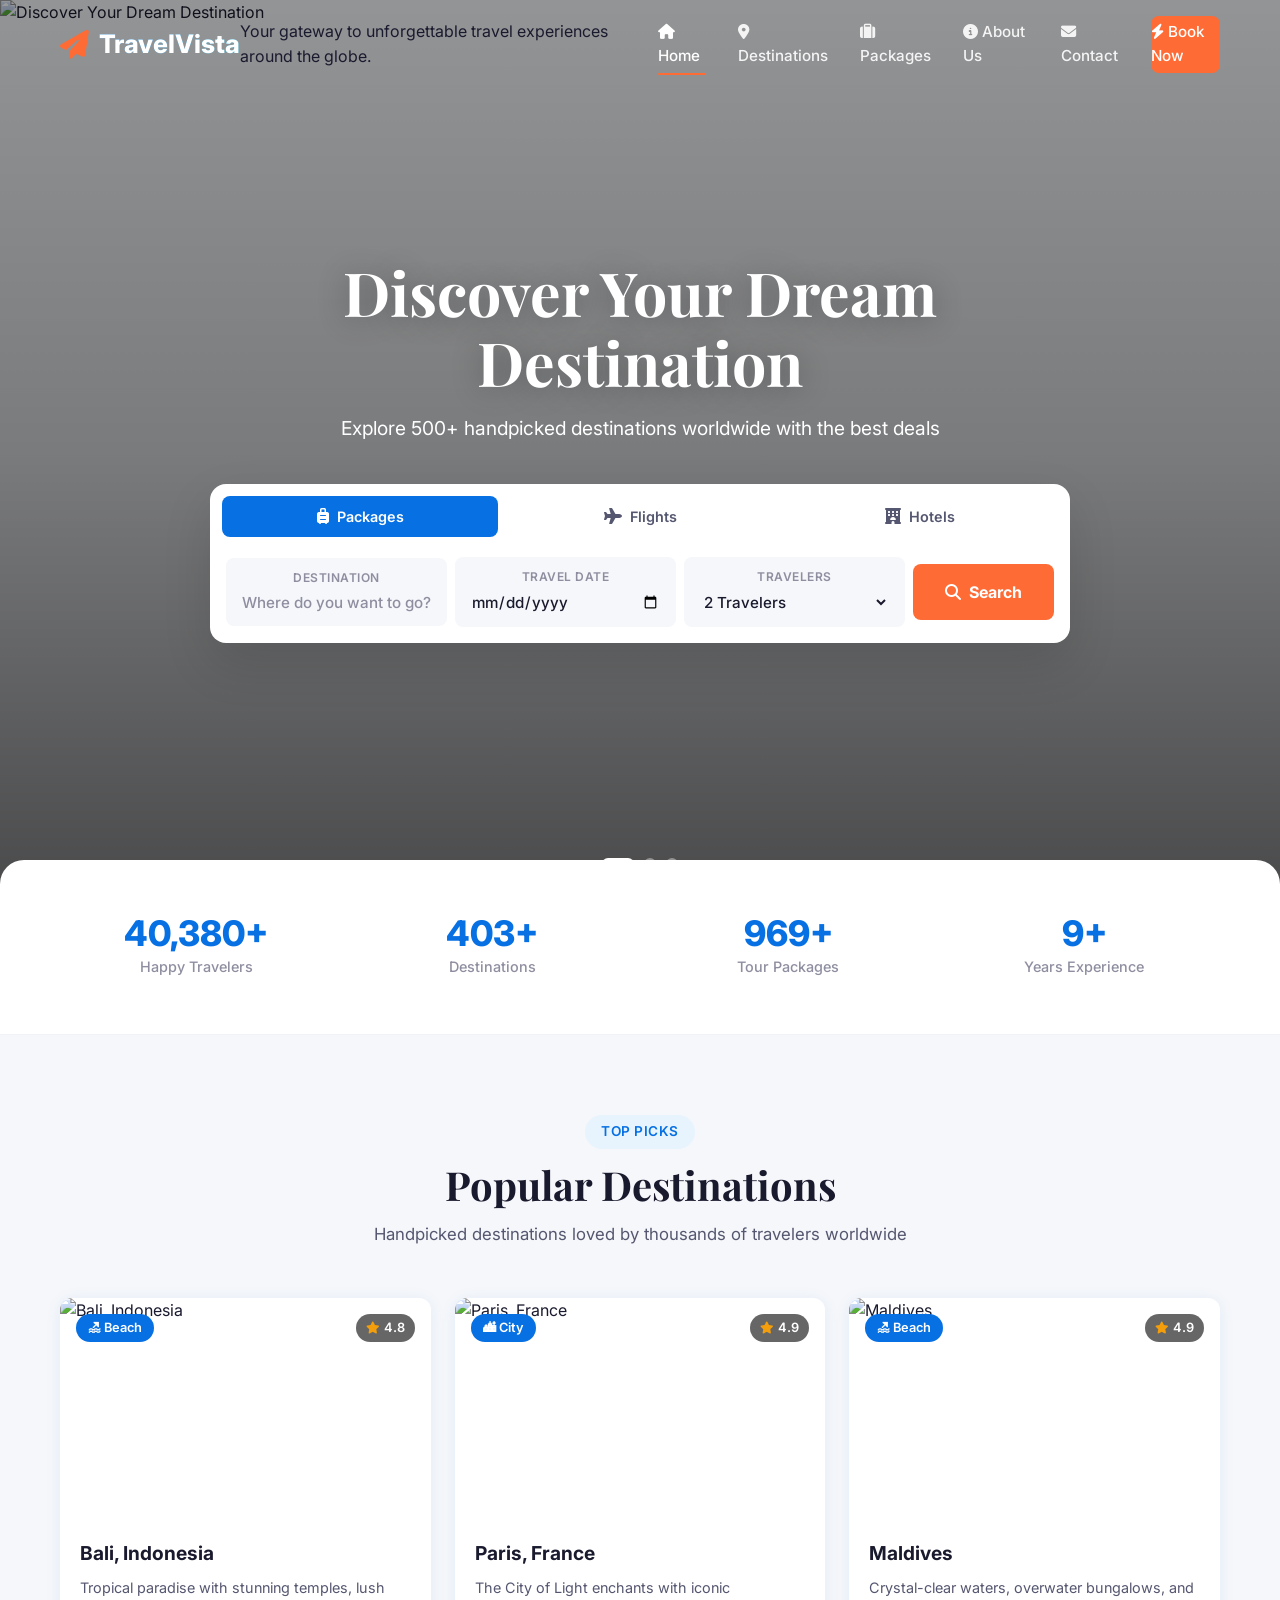
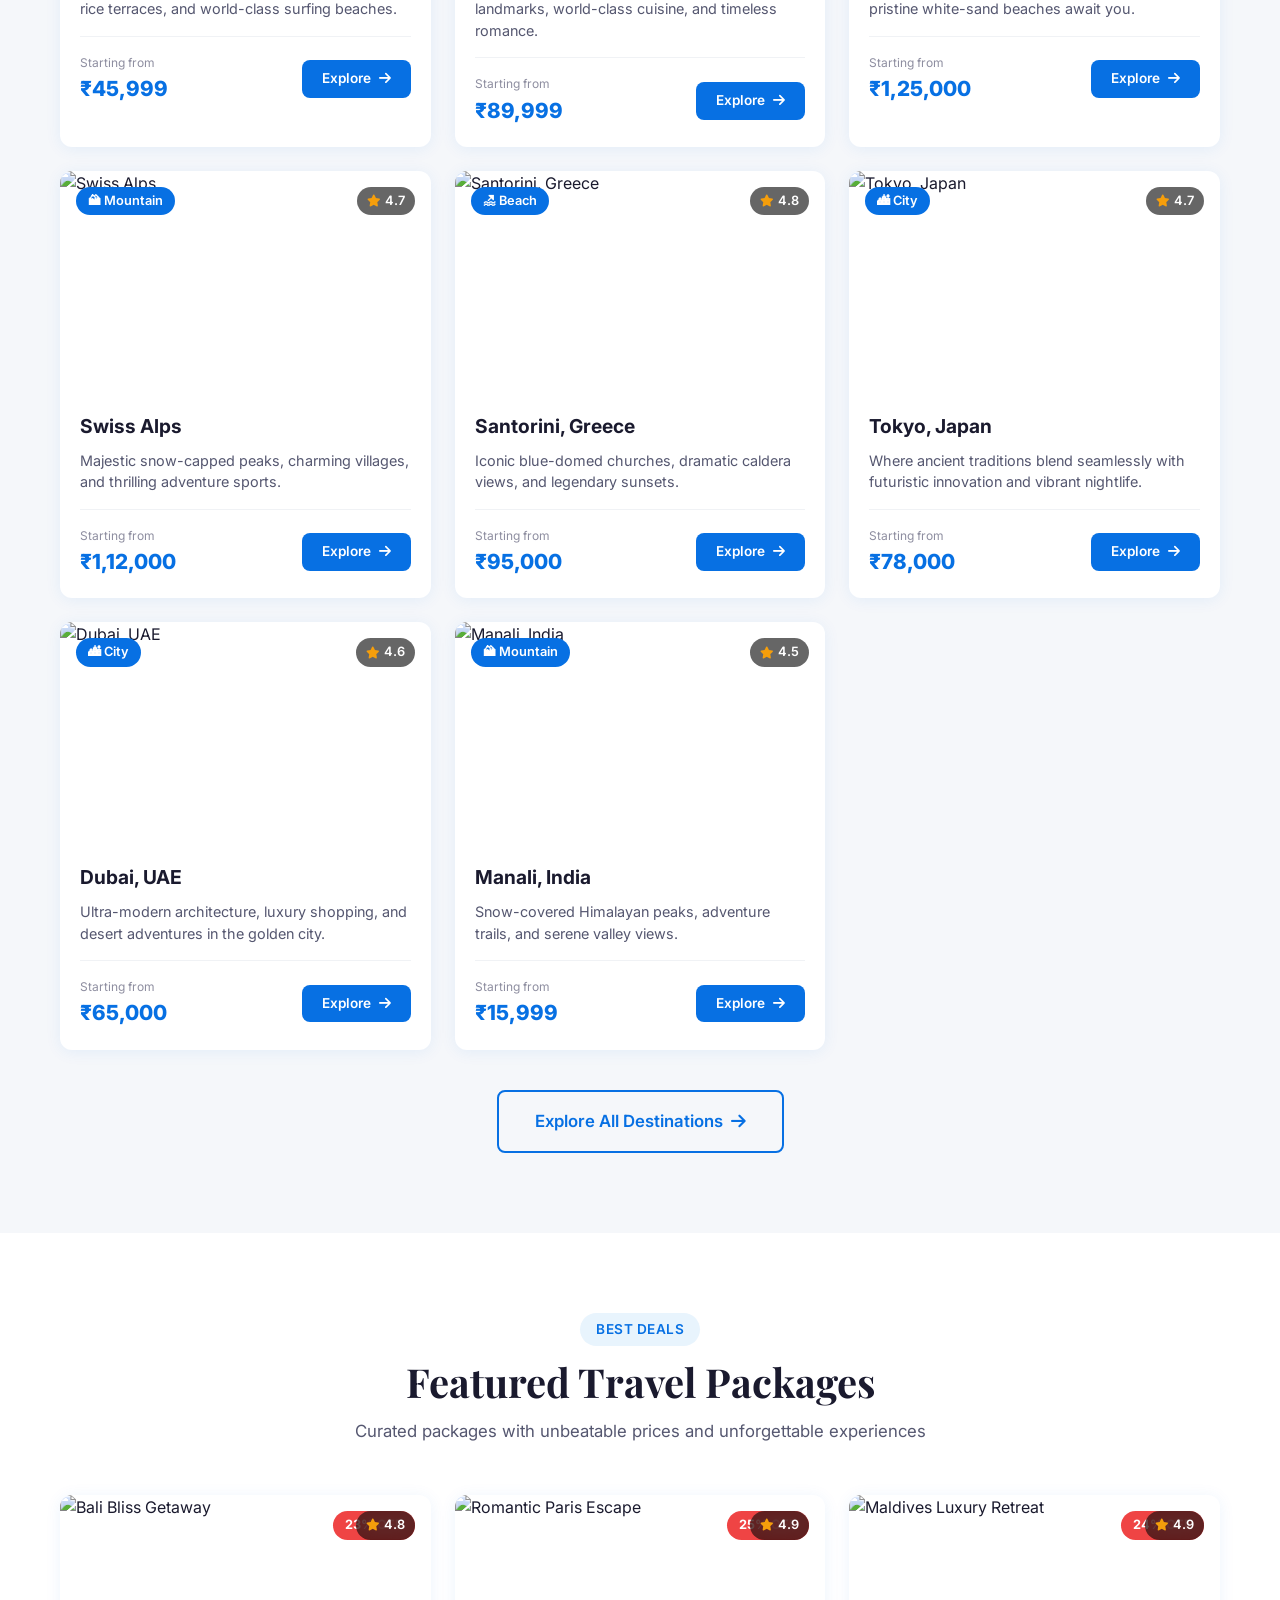
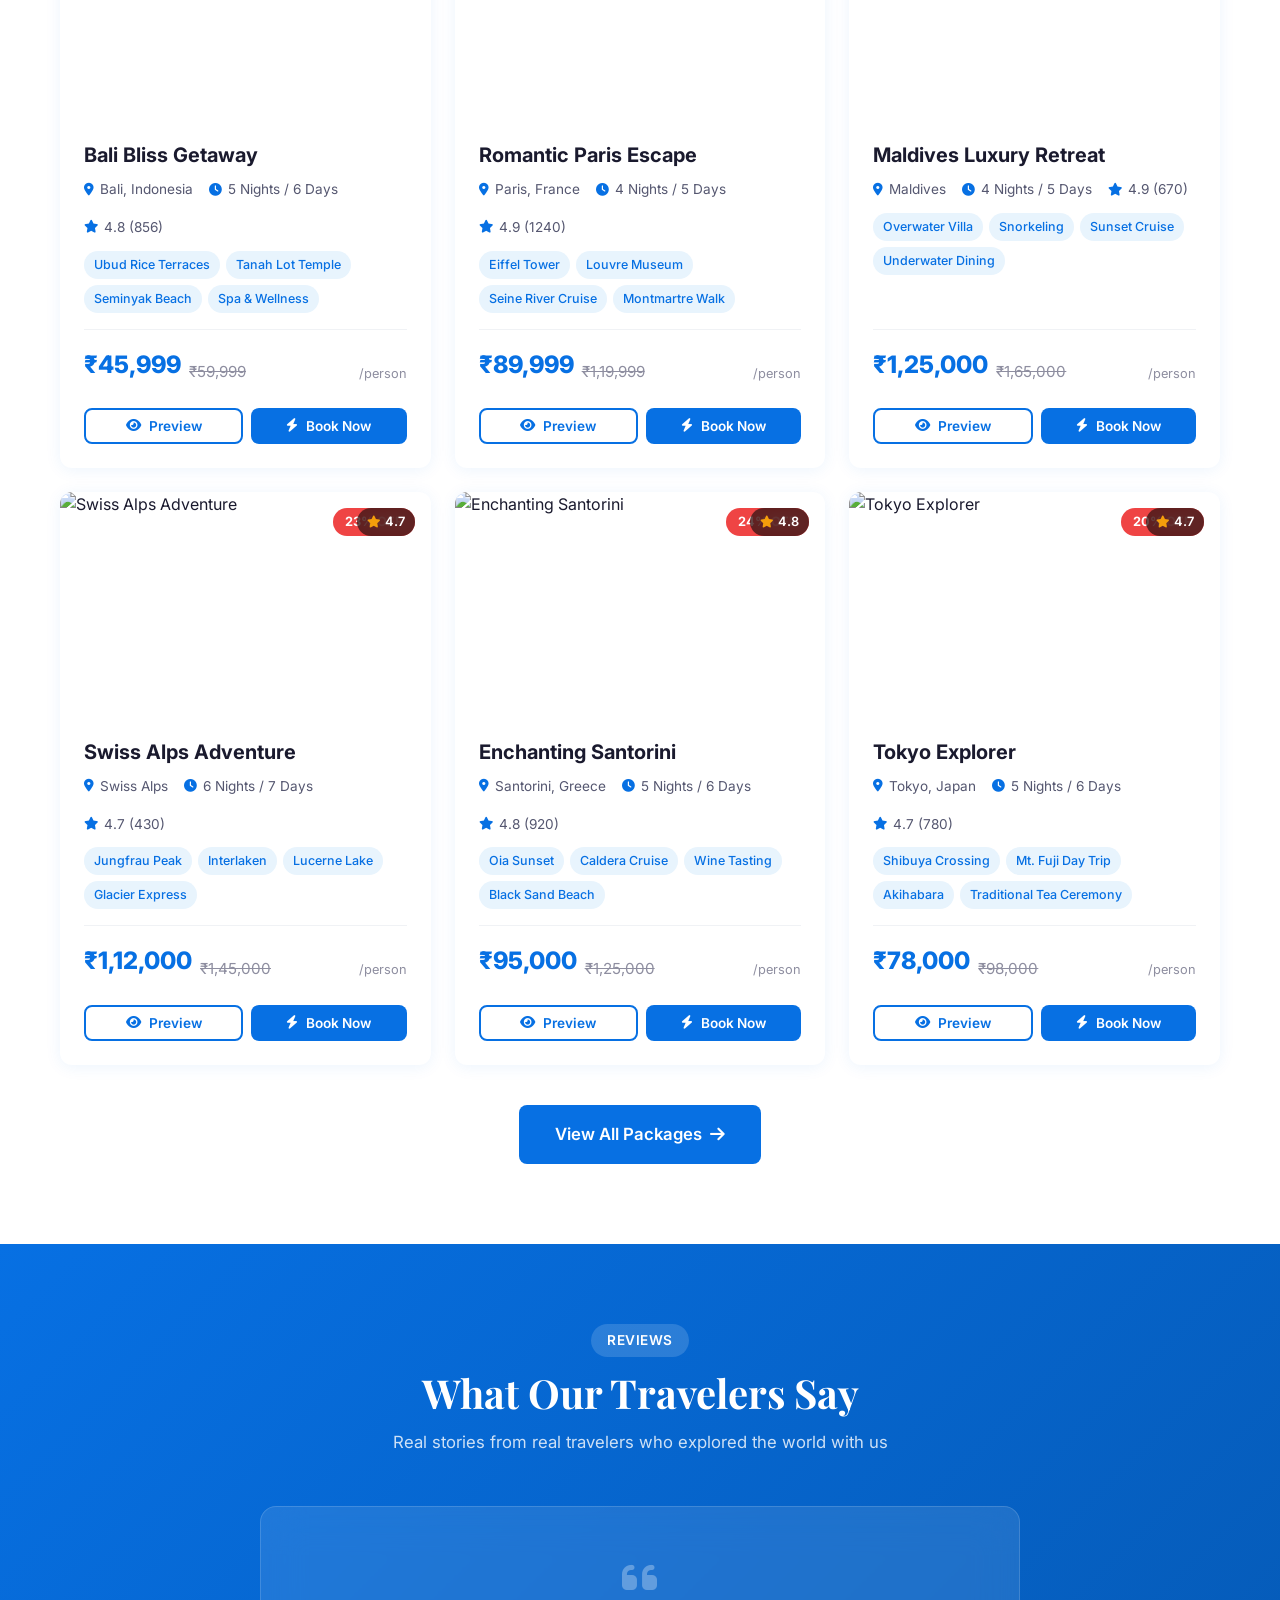
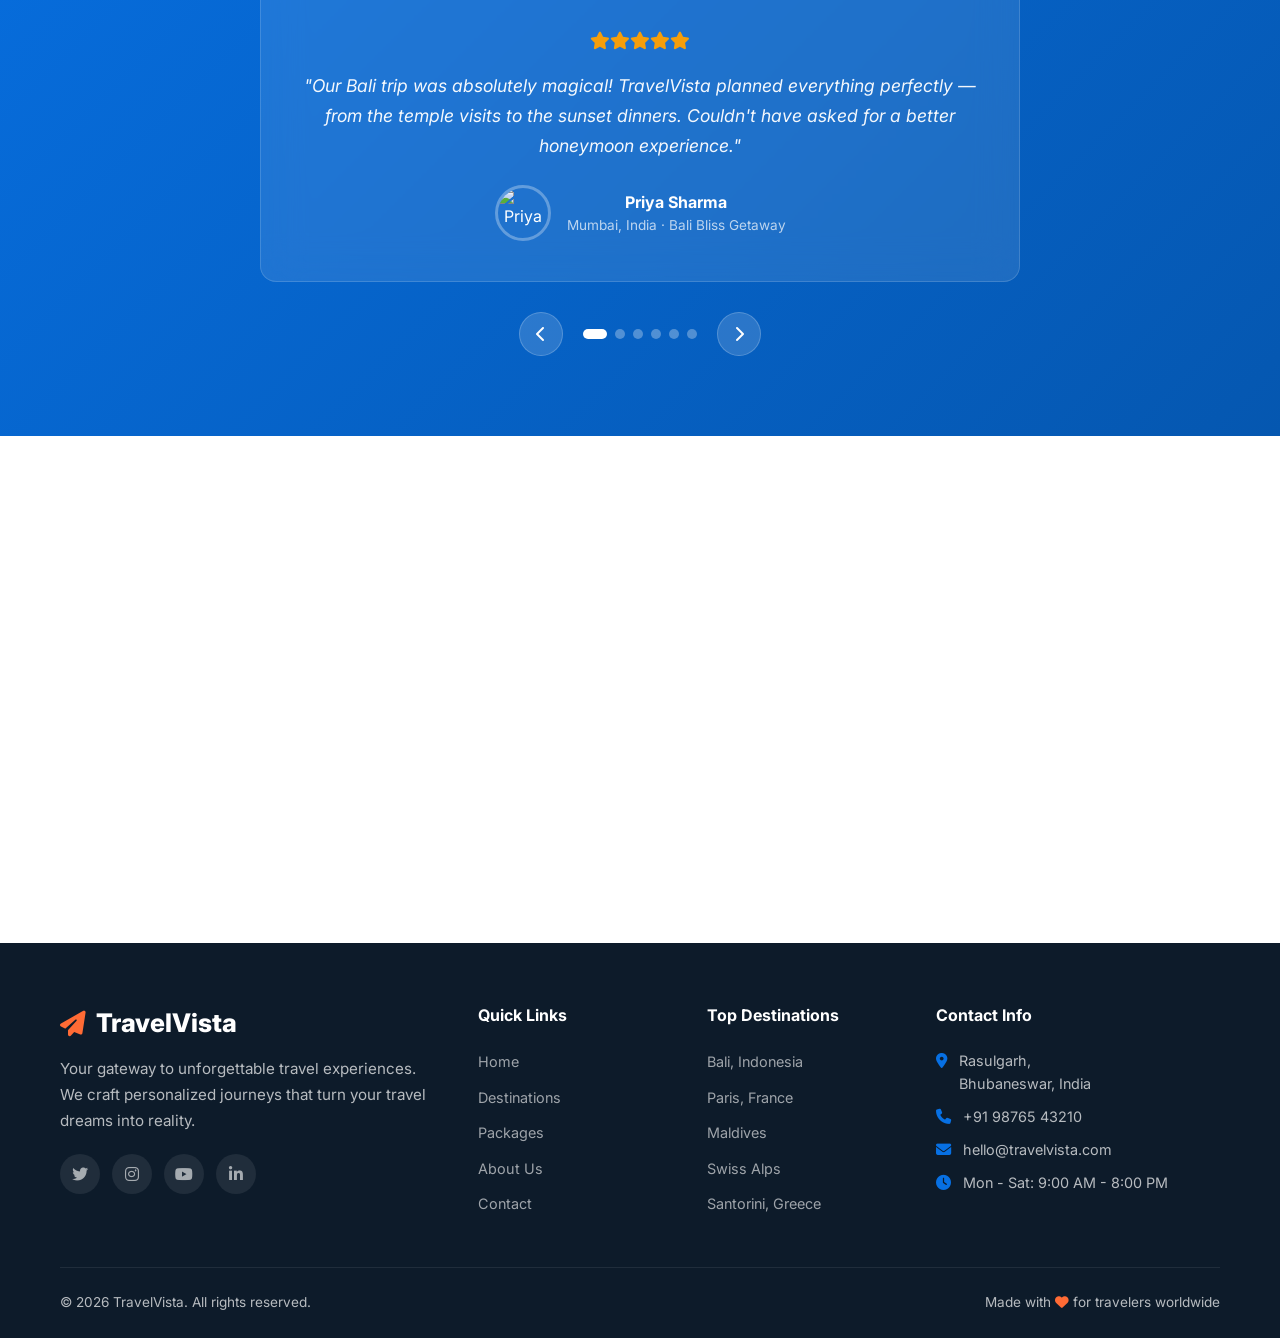
==== commit 460ad61e: "Update contact address in footer section" ====
--- a/index.html
+++ b/index.html
@@ -237,7 +237,7 @@
         <div class="footer-col">
           <h4>Contact Info</h4>
           <ul class="footer-contact">
-            <li><i class="fas fa-map-marker-alt"></i><span>42 Travel Plaza, Connaught Place,<br>New Delhi, India 110001</span></li>
+            <li><i class="fas fa-map-marker-alt"></i><span>Rasulgarh,<br> Bhubaneswar, India </span></li>
             <li><i class="fas fa-phone"></i><span>+91 98765 43210</span></li>
             <li><i class="fas fa-envelope"></i><span>hello@travelvista.com</span></li>
             <li><i class="fas fa-clock"></i><span>Mon - Sat: 9:00 AM - 8:00 PM</span></li>
